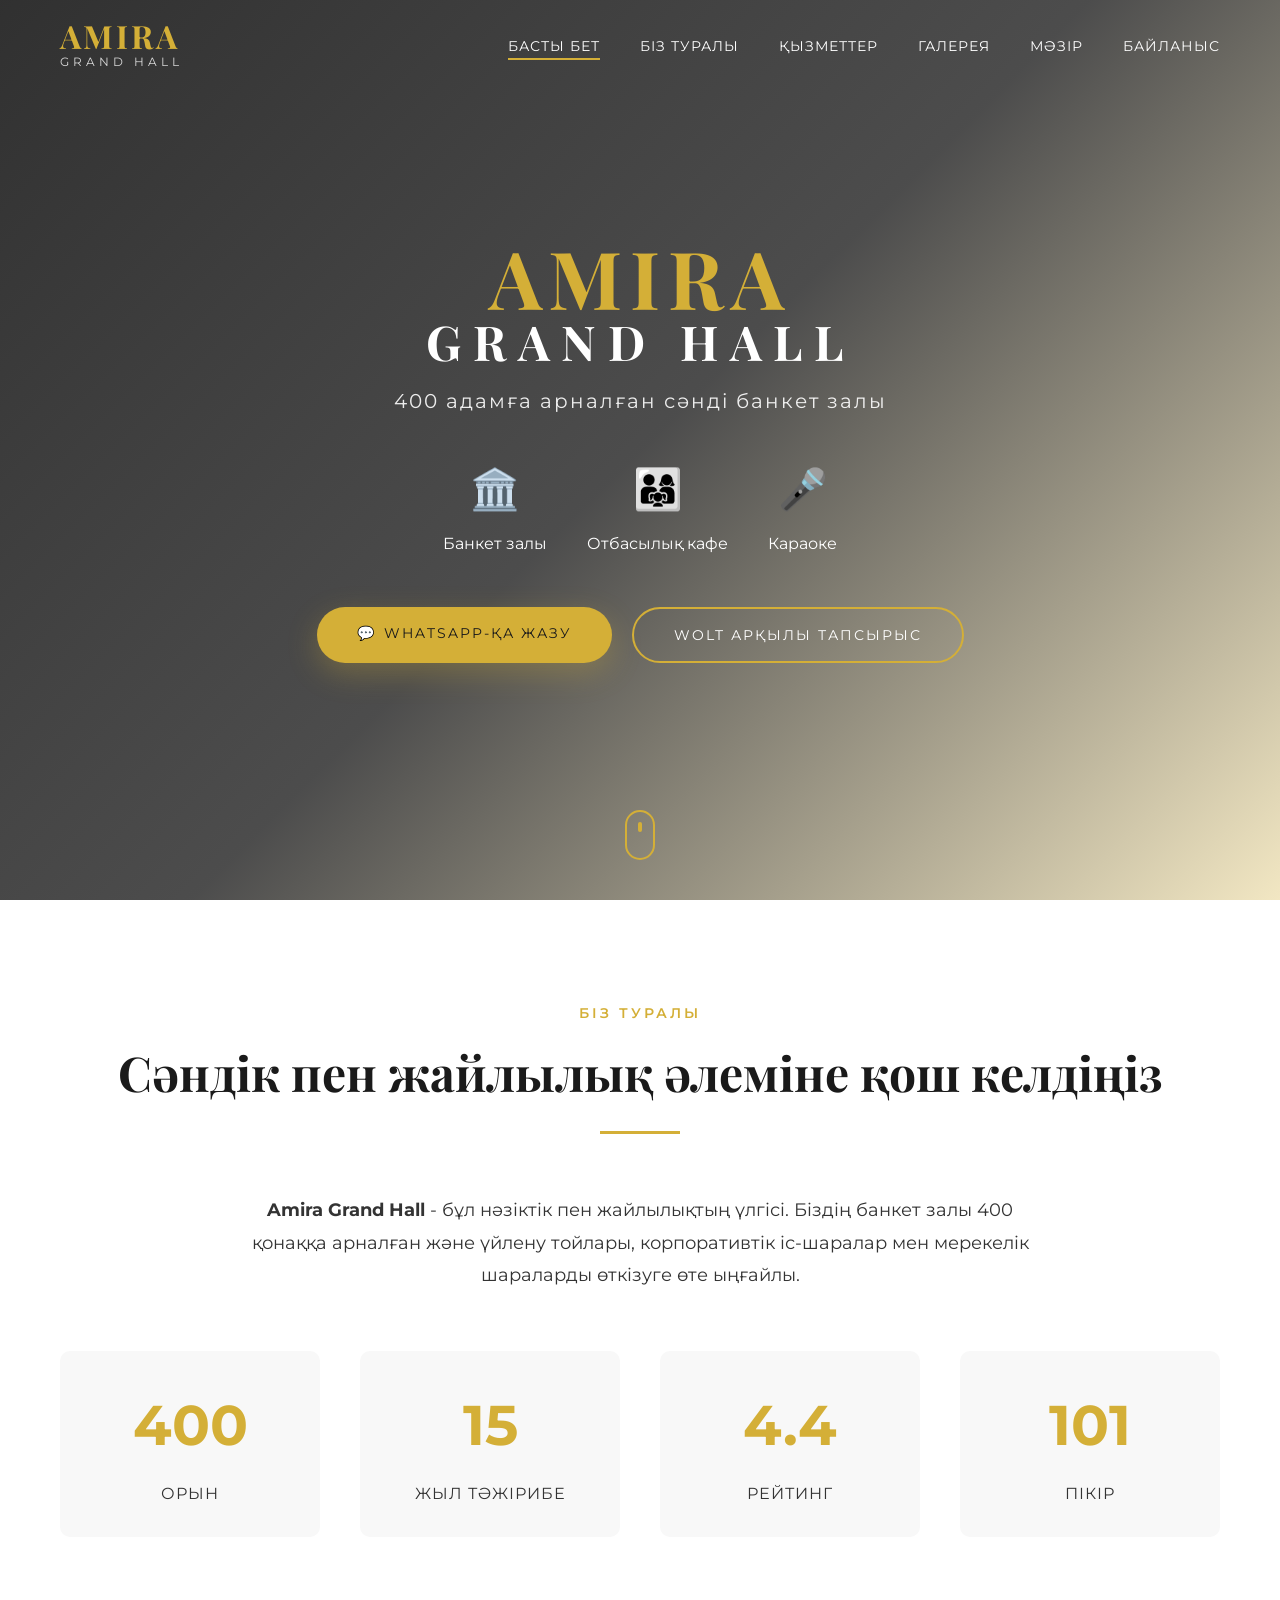
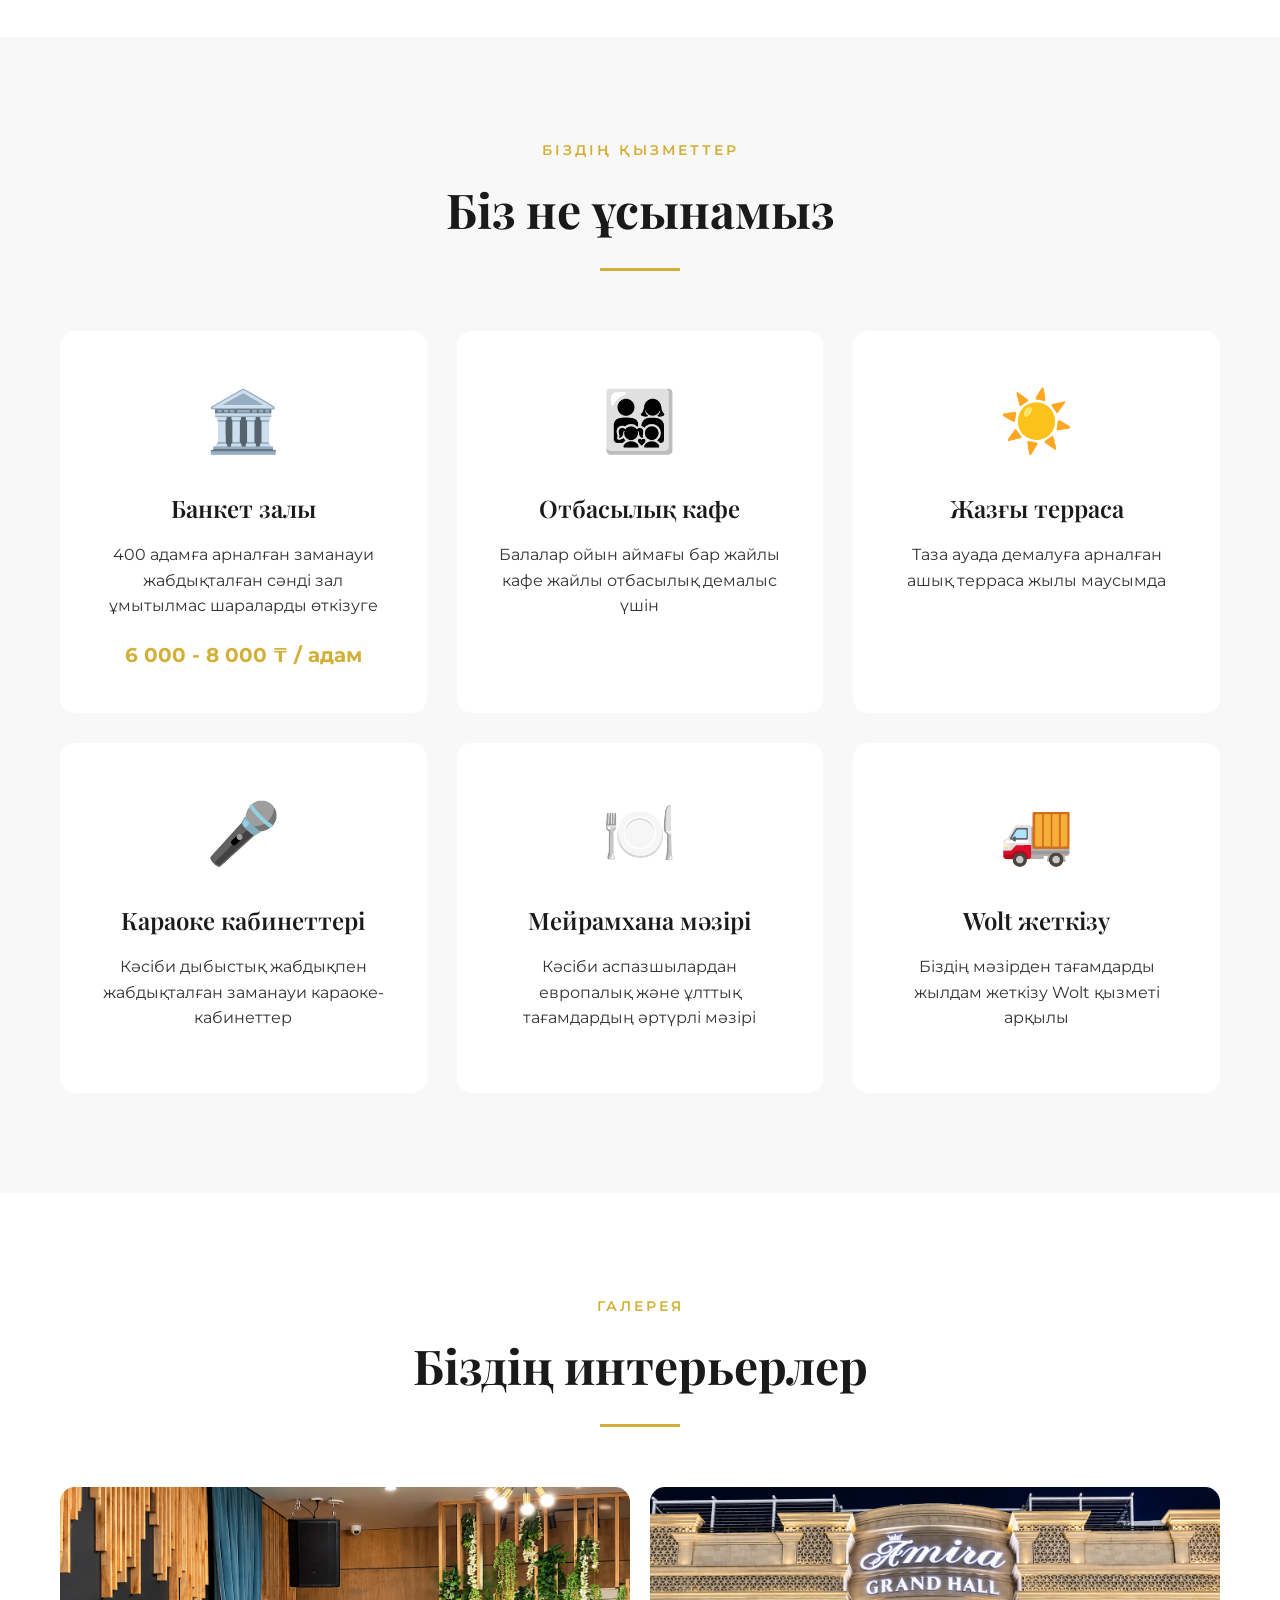
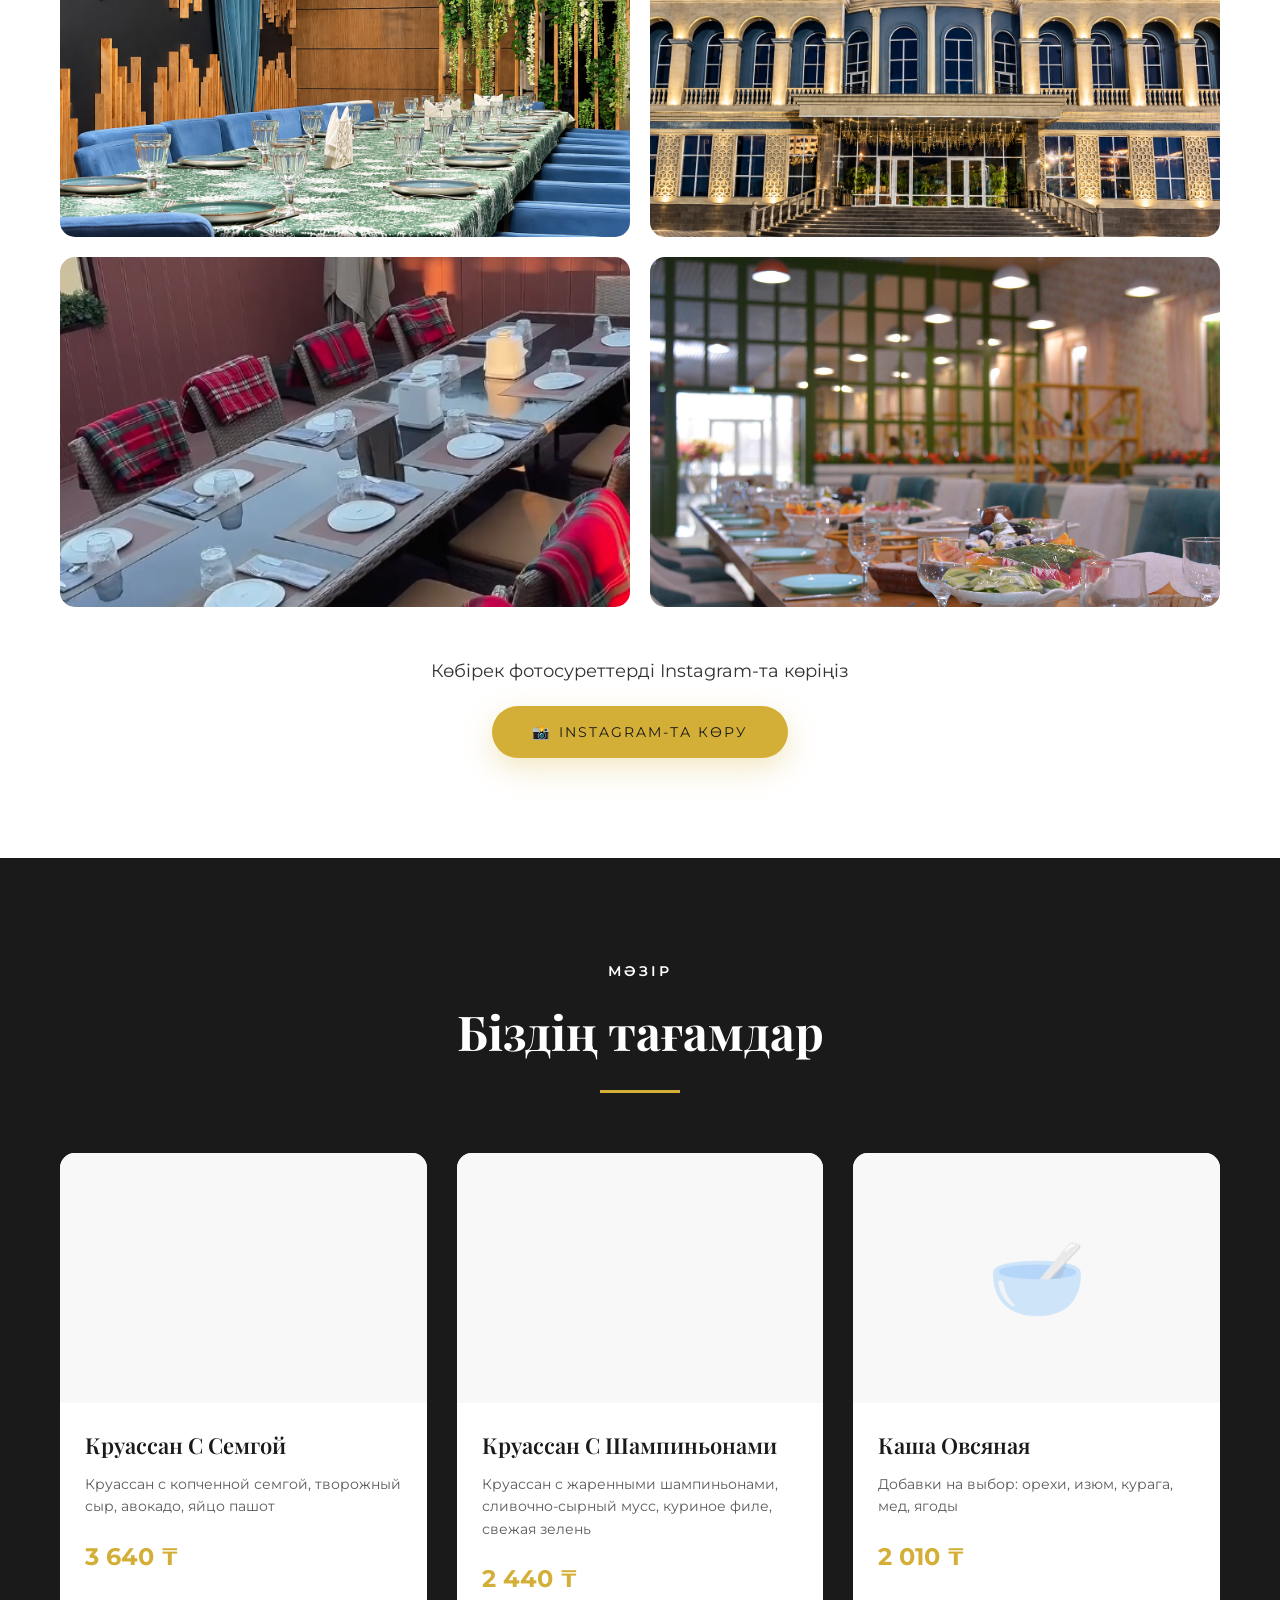
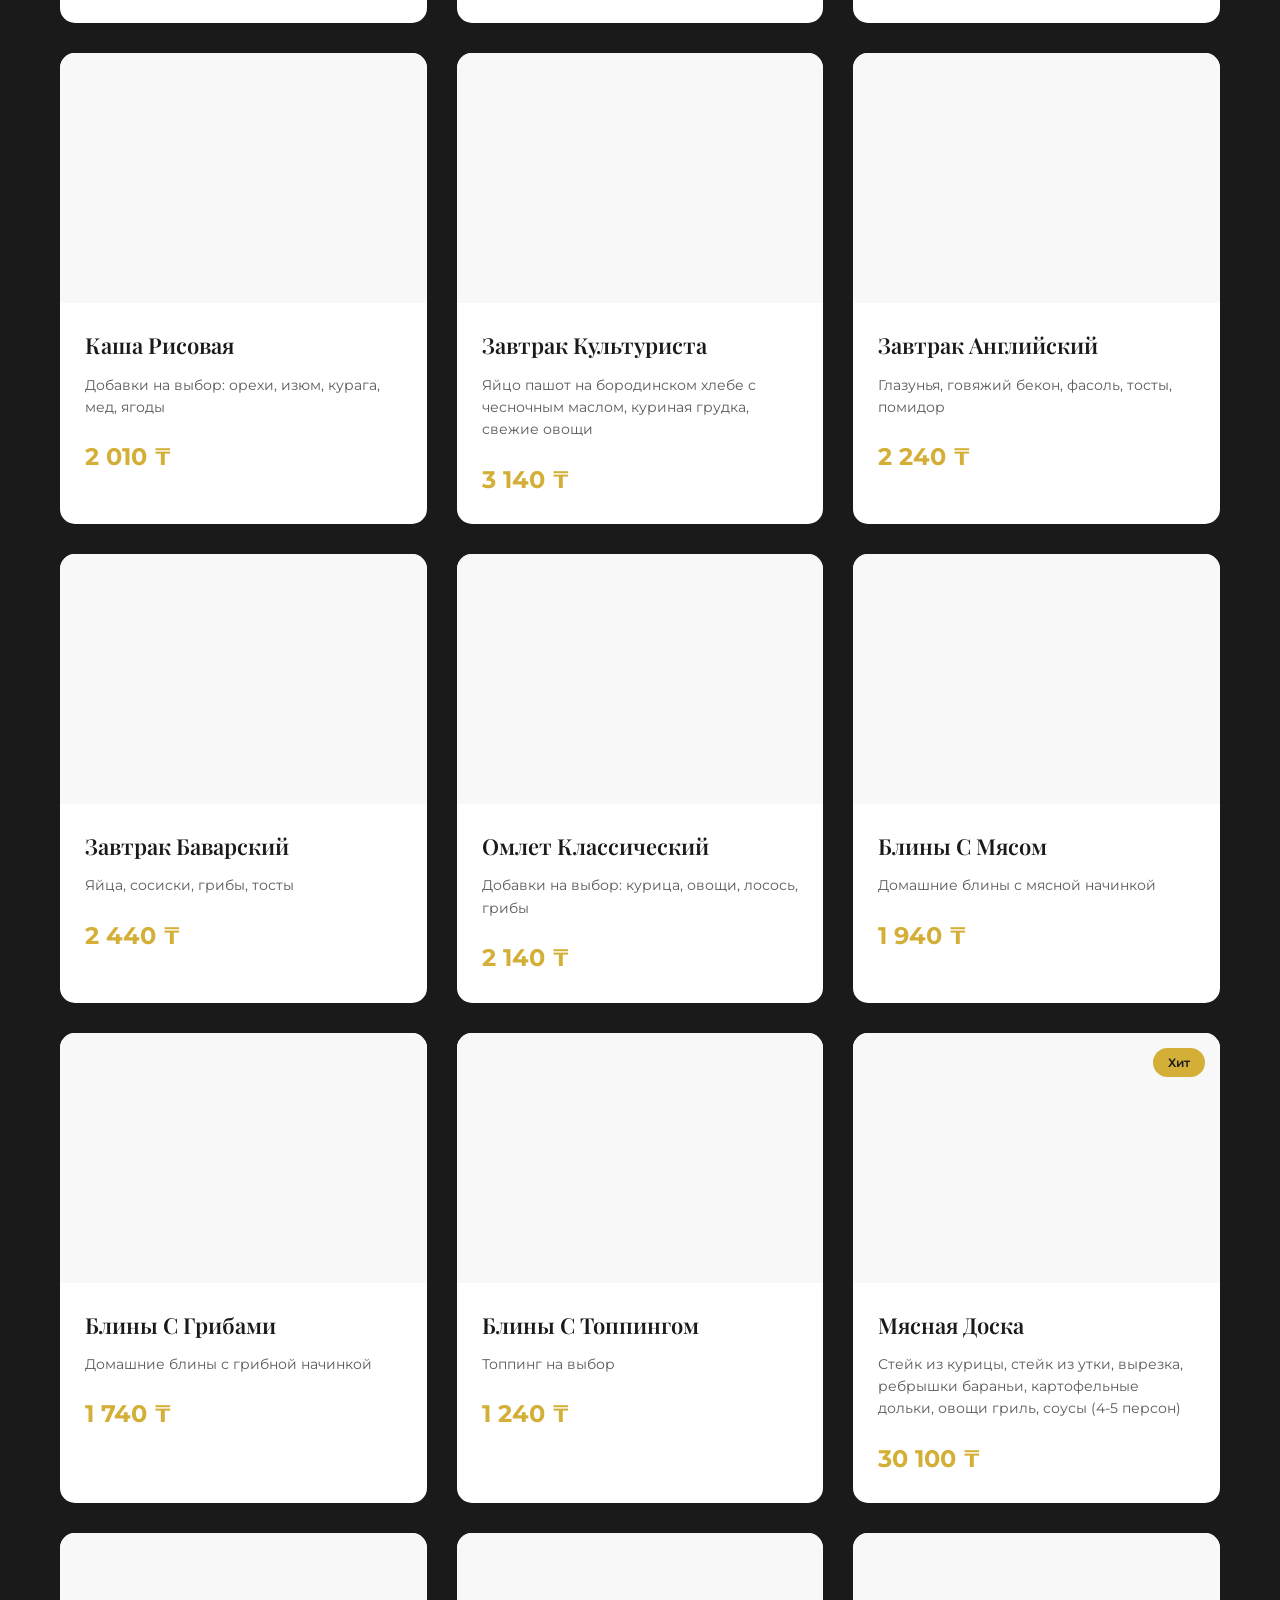
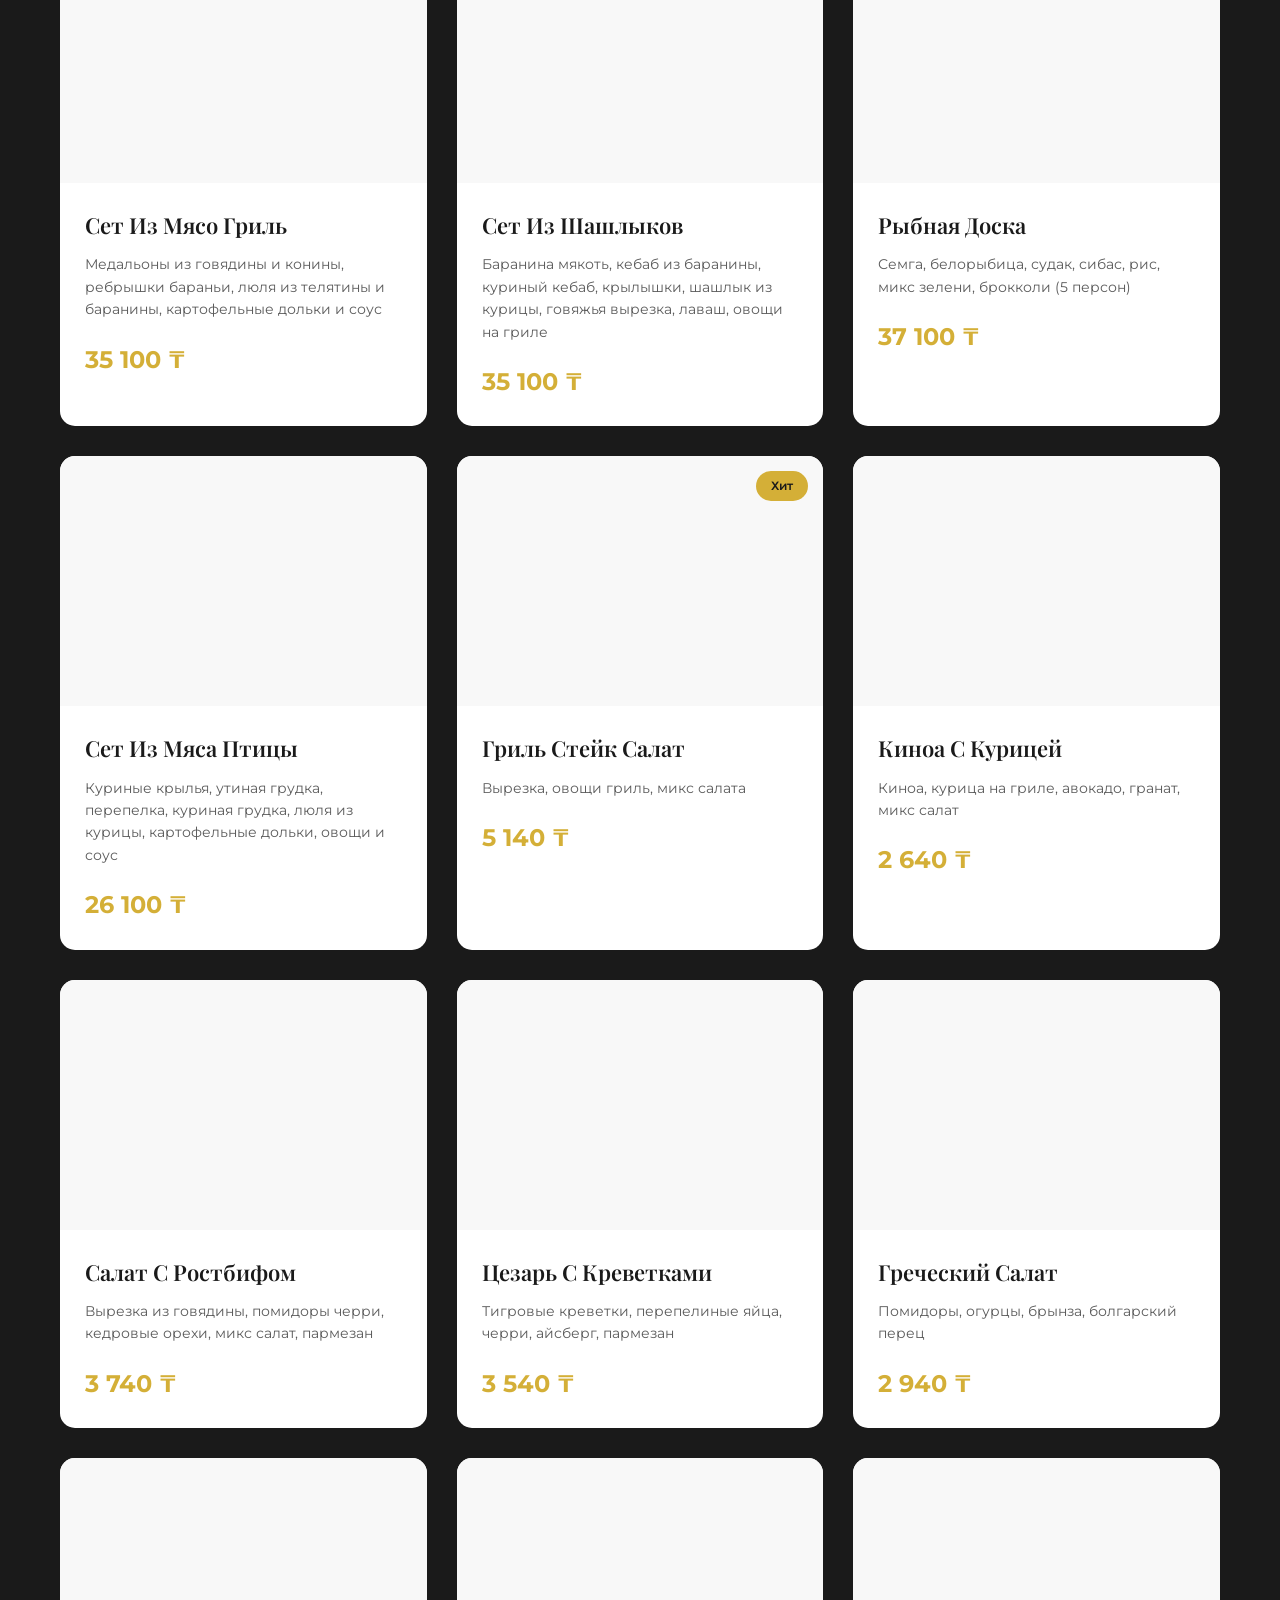
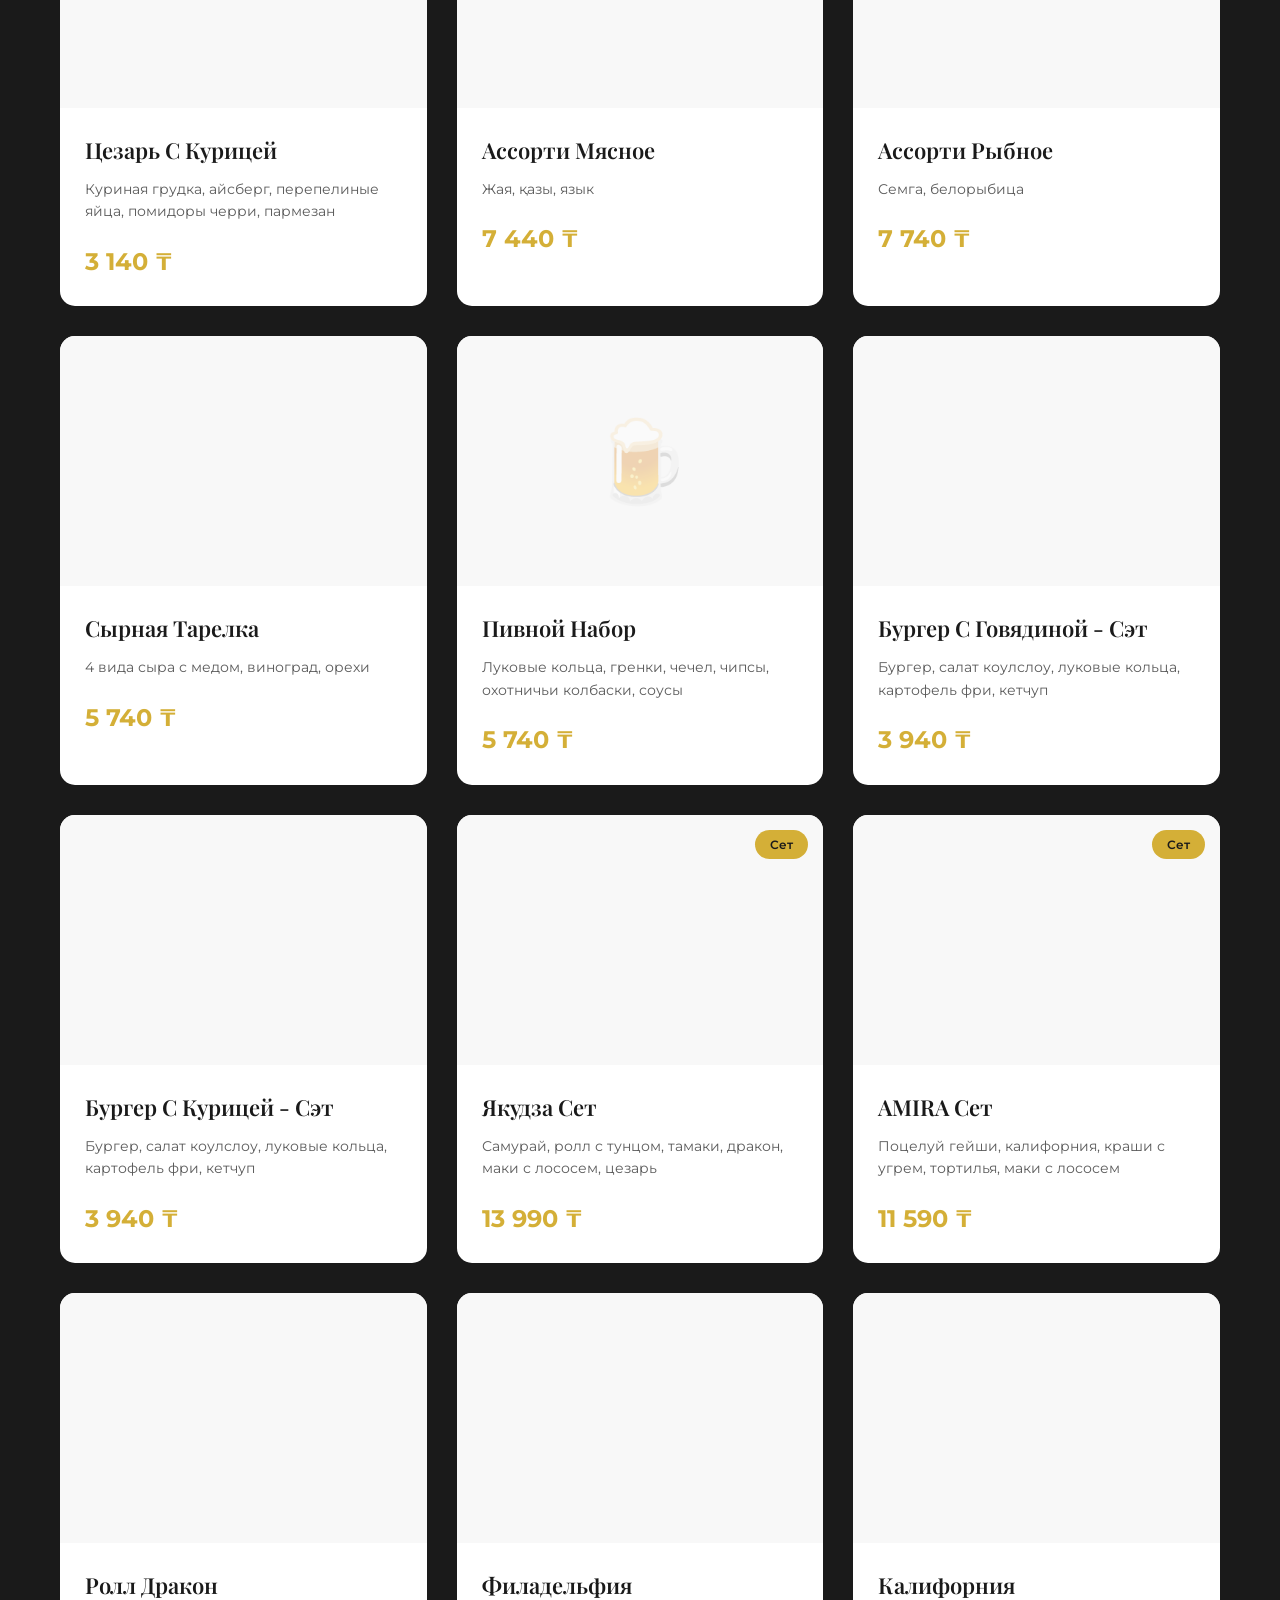
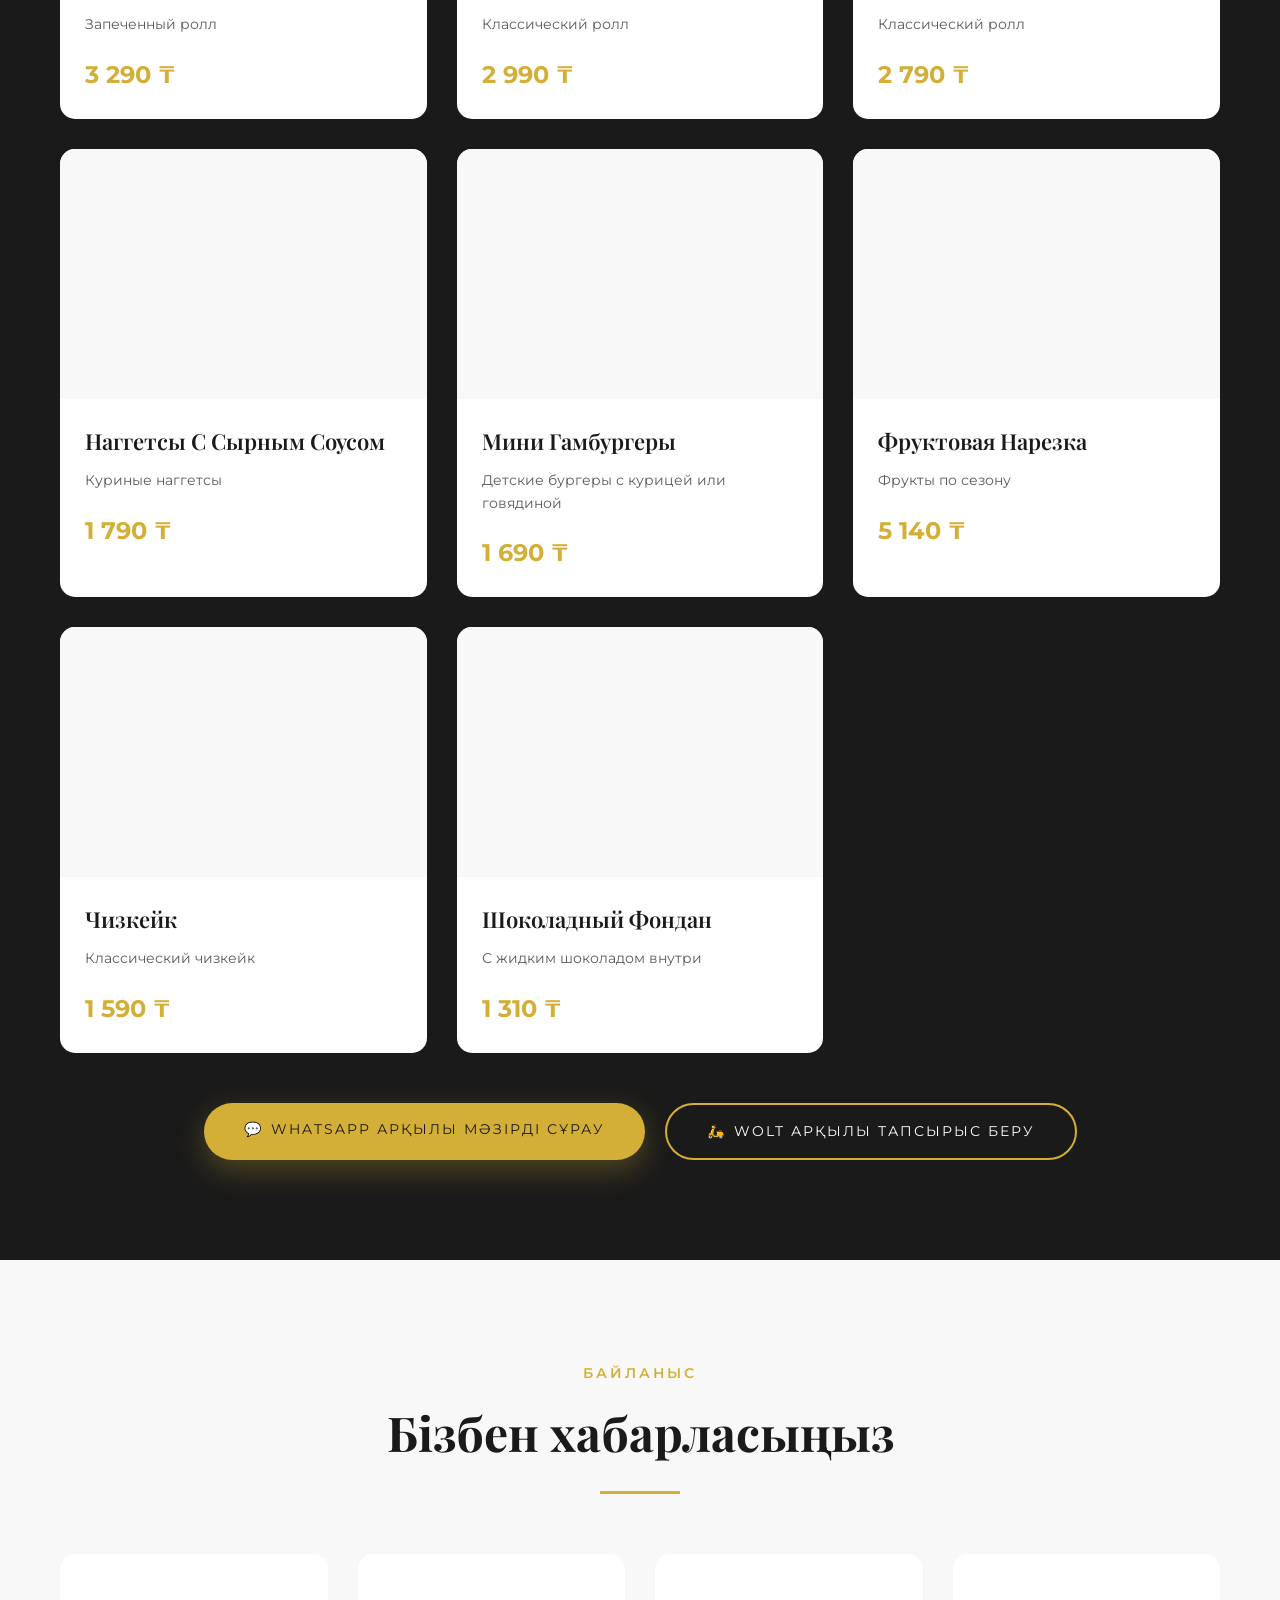
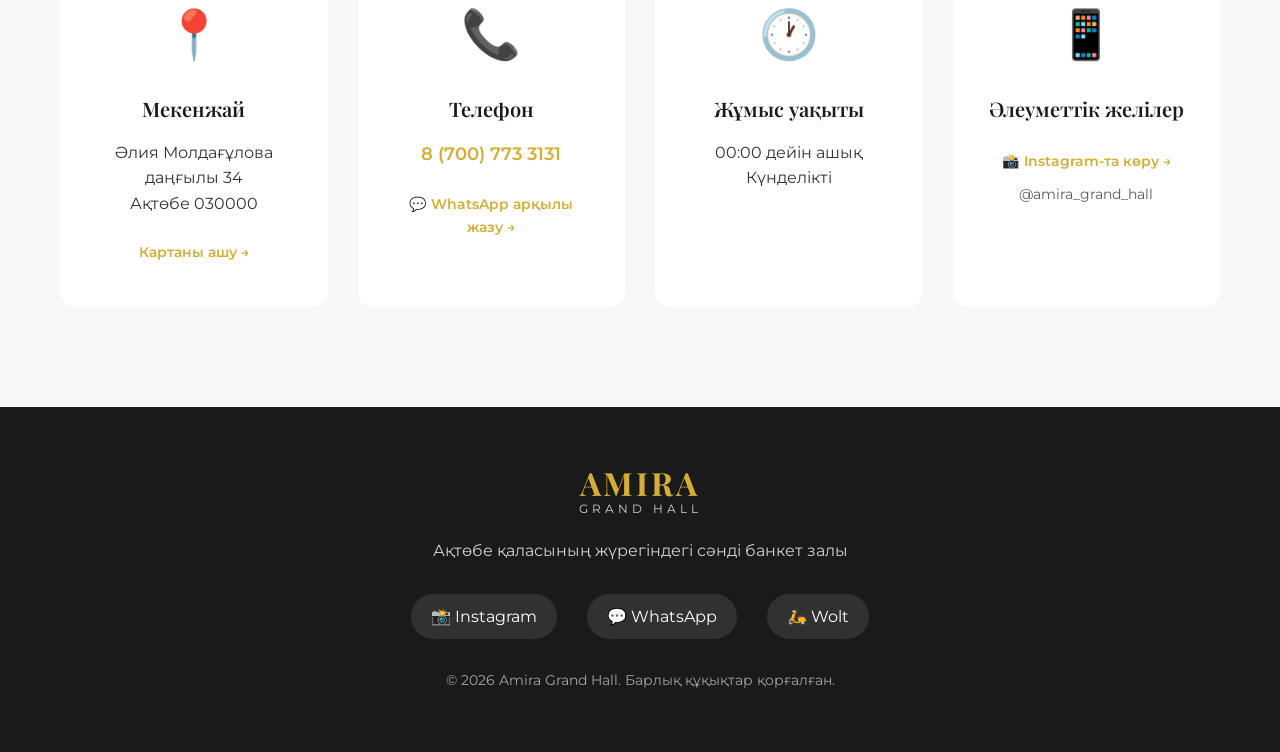
==== index.html @ 26f62cd4 "Add files via upload" ====
<!DOCTYPE html>
<html lang="ru">
<head>
    <meta charset="UTF-8">
    <meta name="viewport" content="width=device-width, initial-scale=1.0">
    <title>AMIRA GRAND HALL - Сәнді Банкет Залы</title>
    <link rel="preconnect" href="https://fonts.googleapis.com">
    <link rel="preconnect" href="https://fonts.gstatic.com" crossorigin>
    <link href="https://fonts.googleapis.com/css2?family=Playfair+Display:wght@400;500;600;700;800;900&family=Montserrat:wght@300;400;500;600;700;800&display=swap" rel="stylesheet">
    <link rel="stylesheet" href="style.css">
</head>
<body>
    <!-- Preloader -->
    <div class="preloader" id="preloader">
        <div class="preloader-content">
            <div class="logo-animation">
                <h1 class="preloader-title">AMIRA</h1>
                <p class="preloader-subtitle">GRAND HALL</p>
            </div>
            <div class="loading-bar">
                <div class="loading-progress"></div>
            </div>
        </div>
    </div>

    <!-- Navigation -->
    <nav class="navbar" id="navbar">
        <div class="container">
            <div class="nav-content">
                <div class="logo">
                    <span class="logo-main">AMIRA</span>
                    <span class="logo-sub">GRAND HALL</span>
                </div>
                <ul class="nav-menu" id="navMenu">
                    <li><a href="#home" class="nav-link active">Басты бет</a></li>
                    <li><a href="#about" class="nav-link">Біз туралы</a></li>
                    <li><a href="#services" class="nav-link">Қызметтер</a></li>
                    <li><a href="#gallery" class="nav-link">Галерея</a></li>
                    <li><a href="#menu" class="nav-link">Мәзір</a></li>
                    <li><a href="#contact" class="nav-link">Байланыс</a></li>
                </ul>
                <button class="nav-toggle" id="navToggle">
                    <span></span>
                    <span></span>
                    <span></span>
                </button>
            </div>
        </div>
    </nav>

    <!-- Hero Section -->
    <section class="hero" id="home">
        <div class="hero-slider">
            <div class="hero-slide active">
                <div class="hero-bg"></div>
            </div>
        </div>
        <div class="hero-content">
            <div class="container">
                <div class="hero-text">
                    <h1 class="hero-title">
                        <span class="title-line">AMIRA</span>
                        <span class="title-line">GRAND HALL</span>
                    </h1>
                    <p class="hero-subtitle">400 адамға арналған сәнді банкет залы</p>
                    <div class="hero-features">
                        <div class="feature-item">
                            <span class="feature-icon">🏛️</span>
                            <span>Банкет залы</span>
                        </div>
                        <div class="feature-item">
                            <span class="feature-icon">👨‍👩‍👧</span>
                            <span>Отбасылық кафе</span>
                        </div>
                        <div class="feature-item">
                            <span class="feature-icon">🎤</span>
                            <span>Караоке</span>
                        </div>
                    </div>
                    <div class="hero-buttons">
                        <a href="https://api.whatsapp.com/send/?phone=77007733131&text&type=phone_number&app_absent=0" target="_blank" class="btn btn-primary">
                            <span style="margin-right: 8px;">💬</span>WhatsApp-қа жазу
                        </a>
                        <a href="https://wolt.com/ru/kaz/aktobe/restaurant/amira-grand-hall" target="_blank" class="btn btn-secondary">Wolt арқылы тапсырыс</a>
                    </div>
                </div>
            </div>
        </div>
        <div class="scroll-indicator">
            <div class="mouse">
                <div class="wheel"></div>
            </div>
        </div>
    </section>

    <!-- About Section -->
    <section class="about" id="about">
        <div class="container">
            <div class="section-header">
                <span class="section-label">БІЗ ТУРАЛЫ</span>
                <h2 class="section-title">Сәндік пен жайлылық әлеміне қош келдіңіз</h2>
                <div class="title-divider"></div>
            </div>
            <div class="about-content">
                <div class="about-text">
                    <p class="about-description">
                        <strong>Amira Grand Hall</strong> - бұл нәзіктік пен жайлылықтың үлгісі.
                        Біздің банкет залы 400 қонаққа арналған және үйлену тойлары,
                        корпоративтік іс-шаралар мен мерекелік шараларды өткізуге өте ыңғайлы.
                    </p>
                    <div class="about-stats">
                        <div class="stat-item">
                            <div class="stat-number" data-target="400">0</div>
                            <div class="stat-label">Орын</div>
                        </div>
                        <div class="stat-item">
                            <div class="stat-number" data-target="15">0</div>
                            <div class="stat-label">Жыл тәжірибе</div>
                        </div>
                        <div class="stat-item">
                            <div class="stat-number">4.4</div>
                            <div class="stat-label">Рейтинг</div>
                        </div>
                        <div class="stat-item">
                            <div class="stat-number" data-target="101">0</div>
                            <div class="stat-label">Пікір</div>
                        </div>
                    </div>
                </div>
            </div>
        </div>
    </section>

    <!-- Services Section -->
    <section class="services" id="services">
        <div class="container">
            <div class="section-header">
                <span class="section-label">БІЗДІҢ ҚЫЗМЕТТЕР</span>
                <h2 class="section-title">Біз не ұсынамыз</h2>
                <div class="title-divider"></div>
            </div>
            <div class="services-grid">
                <div class="service-card">
                    <div class="service-icon">🏛️</div>
                    <h3 class="service-title">Банкет залы</h3>
                    <p class="service-description">
                        400 адамға арналған заманауи жабдықталған сәнді зал
                        ұмытылмас шараларды өткізуге
                    </p>
                    <div class="service-price">6 000 - 8 000 ₸ / адам</div>
                </div>
                <div class="service-card">
                    <div class="service-icon">👨‍👩‍👧‍👦</div>
                    <h3 class="service-title">Отбасылық кафе</h3>
                    <p class="service-description">
                        Балалар ойын аймағы бар жайлы кафе
                        жайлы отбасылық демалыс үшін
                    </p>
                </div>
                <div class="service-card">
                    <div class="service-icon">☀️</div>
                    <h3 class="service-title">Жазғы терраса</h3>
                    <p class="service-description">
                        Таза ауада демалуға арналған ашық терраса
                        жылы маусымда
                    </p>
                </div>
                <div class="service-card">
                    <div class="service-icon">🎤</div>
                    <h3 class="service-title">Караоке кабинеттері</h3>
                    <p class="service-description">
                        Кәсіби дыбыстық жабдықпен жабдықталған
                        заманауи караоке-кабинеттер
                    </p>
                </div>
                <div class="service-card">
                    <div class="service-icon">🍽️</div>
                    <h3 class="service-title">Мейрамхана мәзірі</h3>
                    <p class="service-description">
                        Кәсіби аспазшылардан европалық және
                        ұлттық тағамдардың әртүрлі мәзірі
                    </p>
                </div>
                <div class="service-card">
                    <div class="service-icon">🚚</div>
                    <h3 class="service-title">Wolt жеткізу</h3>
                    <p class="service-description">
                        Біздің мәзірден тағамдарды жылдам жеткізу
                        Wolt қызметі арқылы
                    </p>
                </div>
            </div>
        </div>
    </section>

    <!-- Gallery Section -->
    <section class="gallery" id="gallery">
        <div class="container">
            <div class="section-header">
                <span class="section-label">ГАЛЕРЕЯ</span>
                <h2 class="section-title">Біздің интерьерлер</h2>
                <div class="title-divider"></div>
            </div>
            <div class="gallery-grid">
                <div class="gallery-item">
                    <div class="gallery-image" style="background-image: url('images/photo1.jpg');">
                        <div class="gallery-overlay">
                            <span class="gallery-label">Банкет залы</span>
                        </div>
                    </div>
                </div>
                <div class="gallery-item">
                    <div class="gallery-image" style="background-image: url('images/photo2.jpg');">
                        <div class="gallery-overlay">
                            <span class="gallery-label">Отбасылық кафе</span>
                        </div>
                    </div>
                </div>
                <div class="gallery-item">
                    <div class="gallery-image" style="background-image: url('images/terrasa.jpg');">
                        <div class="gallery-overlay">
                            <span class="gallery-label">Жазғы терраса</span>
                        </div>
                    </div>
                </div>
                <div class="gallery-item">
                    <div class="gallery-image" style="background-image: url('images/photo4.jpg');">
                        <div class="gallery-overlay">
                            <span class="gallery-label">Караоке кабинеттері</span>
                        </div>
                    </div>
                </div>
            </div>
            <div class="gallery-cta">
                <p style="font-size: 18px; margin-bottom: 20px;">Көбірек фотосуреттерді Instagram-та көріңіз</p>
                <a href="https://www.instagram.com/amira_grand_hall" target="_blank" class="btn btn-primary">
                    <span style="margin-right: 8px;">📸</span>Instagram-та көру
                </a>
            </div>
        </div>
    </section>

    <!-- Menu Section -->
    <section class="menu-section" id="menu">
        <div class="container">
            <div class="section-header">
                <span class="section-label">МӘЗІР</span>
                <h2 class="section-title">Біздің тағамдар</h2>
                <div class="title-divider"></div>
            </div>

          

            <!-- Menu Items Grid -->
            <div class="menu-grid">

                <!-- ЗАВТРАКИ -->
                <div class="menu-item" data-category="breakfast">
                    <div class="menu-item-image" style="background-image: url('https://images.unsplash.com/photo-1509440159596-0249088772ff?w=800&q=80');">
                    </div>
                    <div class="menu-item-content">
                        <h3 class="menu-item-title">Круассан С Семгой</h3>
                        <p class="menu-item-description">Круассан с копченной семгой, творожный сыр, авокадо, яйцо пашот</p>
                        <div class="menu-item-footer">
                            <span class="menu-item-price">3 640 ₸</span>
                        </div>
                    </div>
                </div>

                <div class="menu-item" data-category="breakfast">
                    <div class="menu-item-image" style="background-image: url('https://images.unsplash.com/photo-1555507036-ab1f4038808a?w=800&q=80');">
                    </div>
                    <div class="menu-item-content">
                        <h3 class="menu-item-title">Круассан С Шампиньонами</h3>
                        <p class="menu-item-description">Круассан с жаренными шампиньонами, сливочно-сырный мусс, куриное филе, свежая зелень</p>
                        <div class="menu-item-footer">
                            <span class="menu-item-price">2 440 ₸</span>
                        </div>
                    </div>
                </div>

                <div class="menu-item" data-category="breakfast">
                    <div class="menu-item-image">
                        <div class="menu-placeholder">🥣</div>
                    </div>
                    <div class="menu-item-content">
                        <h3 class="menu-item-title">Каша Овсяная</h3>
                        <p class="menu-item-description">Добавки на выбор: орехи, изюм, курага, мед, ягоды</p>
                        <div class="menu-item-footer">
                            <span class="menu-item-price">2 010 ₸</span>
                        </div>
                    </div>
                </div>

                <div class="menu-item" data-category="breakfast">
                    <div class="menu-item-image" style="background-image: url('https://images.unsplash.com/photo-1505253468034-514d2507d914?w=800&q=80');">
                    </div>
                    <div class="menu-item-content">
                        <h3 class="menu-item-title">Каша Рисовая</h3>
                        <p class="menu-item-description">Добавки на выбор: орехи, изюм, курага, мед, ягоды</p>
                        <div class="menu-item-footer">
                            <span class="menu-item-price">2 010 ₸</span>
                        </div>
                    </div>
                </div>

                <div class="menu-item" data-category="breakfast">
                    <div class="menu-item-image" style="background-image: url('https://images.unsplash.com/photo-1484723091739-30a097e8f929?w=800&q=80');">
                    </div>
                    <div class="menu-item-content">
                        <h3 class="menu-item-title">Завтрак Культуриста</h3>
                        <p class="menu-item-description">Яйцо пашот на бородинском хлебе с чесночным маслом, куриная грудка, свежие овощи</p>
                        <div class="menu-item-footer">
                            <span class="menu-item-price">3 140 ₸</span>
                        </div>
                    </div>
                </div>

                <div class="menu-item" data-category="breakfast">
                    <div class="menu-item-image" style="background-image: url('https://images.unsplash.com/photo-1533089860892-a7c6f0a88666?w=800&q=80');">
                    </div>
                    <div class="menu-item-content">
                        <h3 class="menu-item-title">Завтрак Английский</h3>
                        <p class="menu-item-description">Глазунья, говяжий бекон, фасоль, тосты, помидор</p>
                        <div class="menu-item-footer">
                            <span class="menu-item-price">2 240 ₸</span>
                        </div>
                    </div>
                </div>

                <div class="menu-item" data-category="breakfast">
                    <div class="menu-item-image" style="background-image: url('https://images.unsplash.com/photo-1525351484163-7529414344d8?w=800&q=80');">
                    </div>
                    <div class="menu-item-content">
                        <h3 class="menu-item-title">Завтрак Баварский</h3>
                        <p class="menu-item-description">Яйца, сосиски, грибы, тосты</p>
                        <div class="menu-item-footer">
                            <span class="menu-item-price">2 440 ₸</span>
                        </div>
                    </div>
                </div>

                <div class="menu-item" data-category="breakfast">
                    <div class="menu-item-image" style="background-image: url('https://images.unsplash.com/photo-1525351326368-efbb5cb6814d?w=800&q=80');">
                    </div>
                    <div class="menu-item-content">
                        <h3 class="menu-item-title">Омлет Классический</h3>
                        <p class="menu-item-description">Добавки на выбор: курица, овощи, лосось, грибы</p>
                        <div class="menu-item-footer">
                            <span class="menu-item-price">2 140 ₸</span>
                        </div>
                    </div>
                </div>

                <div class="menu-item" data-category="breakfast">
                    <div class="menu-item-image" style="background-image: url('https://images.unsplash.com/photo-1567620905732-2d1ec7ab7445?w=800&q=80');">
                    </div>
                    <div class="menu-item-content">
                        <h3 class="menu-item-title">Блины С Мясом</h3>
                        <p class="menu-item-description">Домашние блины с мясной начинкой</p>
                        <div class="menu-item-footer">
                            <span class="menu-item-price">1 940 ₸</span>
                        </div>
                    </div>
                </div>

                <div class="menu-item" data-category="breakfast">
                    <div class="menu-item-image" style="background-image: url('https://images.unsplash.com/photo-1528207776546-365bb710ee93?w=800&q=80');">
                    </div>
                    <div class="menu-item-content">
                        <h3 class="menu-item-title">Блины С Грибами</h3>
                        <p class="menu-item-description">Домашние блины с грибной начинкой</p>
                        <div class="menu-item-footer">
                            <span class="menu-item-price">1 740 ₸</span>
                        </div>
                    </div>
                </div>

                <div class="menu-item" data-category="breakfast">
                    <div class="menu-item-image" style="background-image: url('https://images.unsplash.com/photo-1506084868230-bb9d95c24759?w=800&q=80');">
                    </div>
                    <div class="menu-item-content">
                        <h3 class="menu-item-title">Блины С Топпингом</h3>
                        <p class="menu-item-description">Топпинг на выбор</p>
                        <div class="menu-item-footer">
                            <span class="menu-item-price">1 240 ₸</span>
                        </div>
                    </div>
                </div>

                <!-- Сеты на компанию -->
                <div class="menu-item" data-category="sets">
                    <div class="menu-item-image" style="background-image: url('https://images.unsplash.com/photo-1544025162-d76694265947?w=800&q=80');">
                        <div class="menu-badge">Хит</div>
                    </div>
                    <div class="menu-item-content">
                        <h3 class="menu-item-title">Мясная Доска</h3>
                        <p class="menu-item-description">Стейк из курицы, стейк из утки, вырезка, ребрышки бараньи, картофельные дольки, овощи гриль, соусы (4-5 персон)</p>
                        <div class="menu-item-footer">
                            <span class="menu-item-price">30 100 ₸</span>
                        </div>
                    </div>
                </div>

                <div class="menu-item" data-category="sets">
                    <div class="menu-item-image" style="background-image: url('https://images.unsplash.com/photo-1529692236671-f1f6cf9683ba?w=800&q=80');">
                    </div>
                    <div class="menu-item-content">
                        <h3 class="menu-item-title">Сет Из Мясо Гриль</h3>
                        <p class="menu-item-description">Медальоны из говядины и конины, ребрышки бараньи, люля из телятины и баранины, картофельные дольки и соус</p>
                        <div class="menu-item-footer">
                            <span class="menu-item-price">35 100 ₸</span>
                        </div>
                    </div>
                </div>

                <div class="menu-item" data-category="sets">
                    <div class="menu-item-image" style="background-image: url('https://images.unsplash.com/photo-1555939594-58d7cb561ad1?w=800&q=80');">
                    </div>
                    <div class="menu-item-content">
                        <h3 class="menu-item-title">Сет Из Шашлыков</h3>
                        <p class="menu-item-description">Баранина мякоть, кебаб из баранины, куриный кебаб, крылышки, шашлык из курицы, говяжья вырезка, лаваш, овощи на гриле</p>
                        <div class="menu-item-footer">
                            <span class="menu-item-price">35 100 ₸</span>
                        </div>
                    </div>
                </div>

                <div class="menu-item" data-category="sets">
                    <div class="menu-item-image" style="background-image: url('https://images.unsplash.com/photo-1519708227418-c8fd9a32b7a2?w=800&q=80');">
                    </div>
                    <div class="menu-item-content">
                        <h3 class="menu-item-title">Рыбная Доска</h3>
                        <p class="menu-item-description">Семга, белорыбица, судак, сибас, рис, микс зелени, брокколи (5 персон)</p>
                        <div class="menu-item-footer">
                            <span class="menu-item-price">37 100 ₸</span>
                        </div>
                    </div>
                </div>

                <div class="menu-item" data-category="sets">
                    <div class="menu-item-image" style="background-image: url('https://images.unsplash.com/photo-1598103442097-8b74394b95c6?w=800&q=80');">
                    </div>
                    <div class="menu-item-content">
                        <h3 class="menu-item-title">Сет Из Мяса Птицы</h3>
                        <p class="menu-item-description">Куриные крылья, утиная грудка, перепелка, куриная грудка, люля из курицы, картофельные дольки, овощи и соус</p>
                        <div class="menu-item-footer">
                            <span class="menu-item-price">26 100 ₸</span>
                        </div>
                    </div>
                </div>

                <!-- Салаты -->
                <div class="menu-item" data-category="salads">
                    <div class="menu-item-image" style="background-image: url('https://images.unsplash.com/photo-1546069901-ba9599a7e63c?w=800&q=80');">
                        <div class="menu-badge">Хит</div>
                    </div>
                    <div class="menu-item-content">
                        <h3 class="menu-item-title">Гриль Стейк Салат</h3>
                        <p class="menu-item-description">Вырезка, овощи гриль, микс салата</p>
                        <div class="menu-item-footer">
                            <span class="menu-item-price">5 140 ₸</span>
                        </div>
                    </div>
                </div>

                <div class="menu-item" data-category="salads">
                    <div class="menu-item-image" style="background-image: url('https://images.unsplash.com/photo-1505253716362-afaea1d3d1af?w=800&q=80');">
                    </div>
                    <div class="menu-item-content">
                        <h3 class="menu-item-title">Киноа С Курицей</h3>
                        <p class="menu-item-description">Киноа, курица на гриле, авокадо, гранат, микс салат</p>
                        <div class="menu-item-footer">
                            <span class="menu-item-price">2 640 ₸</span>
                        </div>
                    </div>
                </div>

                <div class="menu-item" data-category="salads">
                    <div class="menu-item-image" style="background-image: url('https://images.unsplash.com/photo-1540189549336-e6e99c3679fe?w=800&q=80');">
                    </div>
                    <div class="menu-item-content">
                        <h3 class="menu-item-title">Салат С Ростбифом</h3>
                        <p class="menu-item-description">Вырезка из говядины, помидоры черри, кедровые орехи, микс салат, пармезан</p>
                        <div class="menu-item-footer">
                            <span class="menu-item-price">3 740 ₸</span>
                        </div>
                    </div>
                </div>

                <div class="menu-item" data-category="salads">
                    <div class="menu-item-image" style="background-image: url('https://images.unsplash.com/photo-1546793665-c74683f339c1?w=800&q=80');">
                    </div>
                    <div class="menu-item-content">
                        <h3 class="menu-item-title">Цезарь С Креветками</h3>
                        <p class="menu-item-description">Тигровые креветки, перепелиные яйца, черри, айсберг, пармезан</p>
                        <div class="menu-item-footer">
                            <span class="menu-item-price">3 540 ₸</span>
                        </div>
                    </div>
                </div>

                <div class="menu-item" data-category="salads">
                    <div class="menu-item-image" style="background-image: url('https://images.unsplash.com/photo-1580013759032-c96505e24c1f?w=800&q=80');">
                    </div>
                    <div class="menu-item-content">
                        <h3 class="menu-item-title">Греческий Салат</h3>
                        <p class="menu-item-description">Помидоры, огурцы, брынза, болгарский перец</p>
                        <div class="menu-item-footer">
                            <span class="menu-item-price">2 940 ₸</span>
                        </div>
                    </div>
                </div>

                <div class="menu-item" data-category="salads">
                    <div class="menu-item-image" style="background-image: url('https://images.unsplash.com/photo-1550304943-4f24f54ddde9?w=800&q=80');">
                    </div>
                    <div class="menu-item-content">
                        <h3 class="menu-item-title">Цезарь С Курицей</h3>
                        <p class="menu-item-description">Куриная грудка, айсберг, перепелиные яйца, помидоры черри, пармезан</p>
                        <div class="menu-item-footer">
                            <span class="menu-item-price">3 140 ₸</span>
                        </div>
                    </div>
                </div>

                <!-- Закуски -->
                <div class="menu-item" data-category="appetizers">
                    <div class="menu-item-image" style="background-image: url('https://images.unsplash.com/photo-1544025162-d76694265947?w=800&q=80');">
                    </div>
                    <div class="menu-item-content">
                        <h3 class="menu-item-title">Ассорти Мясное</h3>
                        <p class="menu-item-description">Жая, қазы, язык</p>
                        <div class="menu-item-footer">
                            <span class="menu-item-price">7 440 ₸</span>
                        </div>
                    </div>
                </div>

                <div class="menu-item" data-category="appetizers">
                    <div class="menu-item-image" style="background-image: url('https://images.unsplash.com/photo-1580476262798-bddd9f4b7369?w=800&q=80');">
                    </div>
                    <div class="menu-item-content">
                        <h3 class="menu-item-title">Ассорти Рыбное</h3>
                        <p class="menu-item-description">Семга, белорыбица</p>
                        <div class="menu-item-footer">
                            <span class="menu-item-price">7 740 ₸</span>
                        </div>
                    </div>
                </div>

                <div class="menu-item" data-category="appetizers">
                    <div class="menu-item-image" style="background-image: url('https://images.unsplash.com/photo-1452195100486-9cc805987862?w=800&q=80');">
                    </div>
                    <div class="menu-item-content">
                        <h3 class="menu-item-title">Сырная Тарелка</h3>
                        <p class="menu-item-description">4 вида сыра с медом, виноград, орехи</p>
                        <div class="menu-item-footer">
                            <span class="menu-item-price">5 740 ₸</span>
                        </div>
                    </div>
                </div>

                <div class="menu-item" data-category="appetizers">
                    <div class="menu-item-image">
                        <div class="menu-placeholder">🍺</div>
                    </div>
                    <div class="menu-item-content">
                        <h3 class="menu-item-title">Пивной Набор</h3>
                        <p class="menu-item-description">Луковые кольца, гренки, чечел, чипсы, охотничьи колбаски, соусы</p>
                        <div class="menu-item-footer">
                            <span class="menu-item-price">5 740 ₸</span>
                        </div>
                    </div>
                </div>

                <!-- Бургеры -->
                <div class="menu-item" data-category="burgers">
                    <div class="menu-item-image" style="background-image: url('https://images.unsplash.com/photo-1568901346375-23c9450c58cd?w=800&q=80');">
                    </div>
                    <div class="menu-item-content">
                        <h3 class="menu-item-title">Бургер С Говядиной - Сэт</h3>
                        <p class="menu-item-description">Бургер, салат коулслоу, луковые кольца, картофель фри, кетчуп</p>
                        <div class="menu-item-footer">
                            <span class="menu-item-price">3 940 ₸</span>
                        </div>
                    </div>
                </div>

                <div class="menu-item" data-category="burgers">
                    <div class="menu-item-image" style="background-image: url('https://images.unsplash.com/photo-1565299624946-b28f40a0ae38?w=800&q=80');">
                    </div>
                    <div class="menu-item-content">
                        <h3 class="menu-item-title">Бургер С Курицей - Сэт</h3>
                        <p class="menu-item-description">Бургер, салат коулслоу, луковые кольца, картофель фри, кетчуп</p>
                        <div class="menu-item-footer">
                            <span class="menu-item-price">3 940 ₸</span>
                        </div>
                    </div>
                </div>

                <!-- Суши -->
                <div class="menu-item" data-category="sushi">
                    <div class="menu-item-image" style="background-image: url('https://images.unsplash.com/photo-1579584425555-c3ce17fd4351?w=800&q=80');">
                        <div class="menu-badge">Сет</div>
                    </div>
                    <div class="menu-item-content">
                        <h3 class="menu-item-title">Якудза Сет</h3>
                        <p class="menu-item-description">Самурай, ролл с тунцом, тамаки, дракон, маки с лососем, цезарь</p>
                        <div class="menu-item-footer">
                            <span class="menu-item-price">13 990 ₸</span>
                        </div>
                    </div>
                </div>

                <div class="menu-item" data-category="sushi">
                    <div class="menu-item-image" style="background-image: url('https://images.unsplash.com/photo-1617196034796-73dfa7b1fd56?w=800&q=80');">
                        <div class="menu-badge">Сет</div>
                    </div>
                    <div class="menu-item-content">
                        <h3 class="menu-item-title">AMIRA Сет</h3>
                        <p class="menu-item-description">Поцелуй гейши, калифорния, краши с угрем, тортилья, маки с лососем</p>
                        <div class="menu-item-footer">
                            <span class="menu-item-price">11 590 ₸</span>
                        </div>
                    </div>
                </div>

                <div class="menu-item" data-category="sushi">
                    <div class="menu-item-image" style="background-image: url('https://images.unsplash.com/photo-1611143669185-af224c5e3252?w=800&q=80');">
                    </div>
                    <div class="menu-item-content">
                        <h3 class="menu-item-title">Ролл Дракон</h3>
                        <p class="menu-item-description">Запеченный ролл</p>
                        <div class="menu-item-footer">
                            <span class="menu-item-price">3 290 ₸</span>
                        </div>
                    </div>
                </div>

                <div class="menu-item" data-category="sushi">
                    <div class="menu-item-image" style="background-image: url('https://images.unsplash.com/photo-1579584425555-c3ce17fd4351?w=800&q=80');">
                    </div>
                    <div class="menu-item-content">
                        <h3 class="menu-item-title">Филадельфия</h3>
                        <p class="menu-item-description">Классический ролл</p>
                        <div class="menu-item-footer">
                            <span class="menu-item-price">2 990 ₸</span>
                        </div>
                    </div>
                </div>

                <div class="menu-item" data-category="sushi">
                    <div class="menu-item-image" style="background-image: url('https://images.unsplash.com/photo-1579584425555-c3ce17fd4351?w=800&q=80');">
                    </div>
                    <div class="menu-item-content">
                        <h3 class="menu-item-title">Калифорния</h3>
                        <p class="menu-item-description">Классический ролл</p>
                        <div class="menu-item-footer">
                            <span class="menu-item-price">2 790 ₸</span>
                        </div>
                    </div>
                </div>

                <!-- Детское меню -->
                <div class="menu-item" data-category="kids">
                    <div class="menu-item-image" style="background-image: url('https://images.unsplash.com/photo-1562967914-608f82629710?w=800&q=80');">
                    </div>
                    <div class="menu-item-content">
                        <h3 class="menu-item-title">Наггетсы С Сырным Соусом</h3>
                        <p class="menu-item-description">Куриные наггетсы</p>
                        <div class="menu-item-footer">
                            <span class="menu-item-price">1 790 ₸</span>
                        </div>
                    </div>
                </div>

                <div class="menu-item" data-category="kids">
                    <div class="menu-item-image" style="background-image: url('https://images.unsplash.com/photo-1553909489-cd47e0907980?w=800&q=80');">
                    </div>
                    <div class="menu-item-content">
                        <h3 class="menu-item-title">Мини Гамбургеры</h3>
                        <p class="menu-item-description">Детские бургеры с курицей или говядиной</p>
                        <div class="menu-item-footer">
                            <span class="menu-item-price">1 690 ₸</span>
                        </div>
                    </div>
                </div>

                <!-- Десерты -->
                <div class="menu-item" data-category="desserts">
                    <div class="menu-item-image" style="background-image: url('https://images.unsplash.com/photo-1559181567-c3190ca9959b?w=800&q=80');">
                    </div>
                    <div class="menu-item-content">
                        <h3 class="menu-item-title">Фруктовая Нарезка</h3>
                        <p class="menu-item-description">Фрукты по сезону</p>
                        <div class="menu-item-footer">
                            <span class="menu-item-price">5 140 ₸</span>
                        </div>
                    </div>
                </div>

                <div class="menu-item" data-category="desserts">
                    <div class="menu-item-image" style="background-image: url('https://images.unsplash.com/photo-1557925923-cd4648e211a0?w=800&q=80');">
                    </div>
                    <div class="menu-item-content">
                        <h3 class="menu-item-title">Чизкейк</h3>
                        <p class="menu-item-description">Классический чизкейк</p>
                        <div class="menu-item-footer">
                            <span class="menu-item-price">1 590 ₸</span>
                        </div>
                    </div>
                </div>

                <div class="menu-item" data-category="desserts">
                    <div class="menu-item-image" style="background-image: url('https://images.unsplash.com/photo-1606313564200-e75d5e30476c?w=800&q=80');">
                    </div>
                    <div class="menu-item-content">
                        <h3 class="menu-item-title">Шоколадный Фондан</h3>
                        <p class="menu-item-description">С жидким шоколадом внутри</p>
                        <div class="menu-item-footer">
                            <span class="menu-item-price">1 310 ₸</span>
                        </div>
                    </div>
                </div>

            </div>

            <div class="menu-buttons">
                <a href="https://api.whatsapp.com/send/?phone=77007733131&text=Сәлеметсіз%20бе!%20Мәзірді%20білгім%20келеді&type=phone_number&app_absent=0" target="_blank" class="btn btn-primary">
                    <span style="margin-right: 8px;">💬</span>WhatsApp арқылы мәзірді сұрау
                </a>
                <a href="https://wolt.com/ru/kaz/aktobe/restaurant/amira-grand-hall" target="_blank" class="btn btn-secondary">
                    <span style="margin-right: 8px;">🛵</span>Wolt арқылы тапсырыс беру
                </a>
            </div>
        </div>
    </section>

    <!-- Contact Section -->
    <section class="contact" id="contact">
        <div class="container">
            <div class="section-header">
                <span class="section-label">БАЙЛАНЫС</span>
                <h2 class="section-title">Бізбен хабарласыңыз</h2>
                <div class="title-divider"></div>
            </div>
            <div class="contact-grid">
                <div class="contact-card">
                    <div class="contact-icon">📍</div>
                    <h3>Мекенжай</h3>
                    <p>Әлия Молдағұлова даңғылы 34<br>Ақтөбе 030000</p>
                    <a href="https://www.google.com/maps/search/?api=1&query=Алии+Молдагуловой+34+Актобе" target="_blank" class="contact-link">Картаны ашу →</a>
                </div>

                <div class="contact-card">
                    <div class="contact-icon">📞</div>
                    <h3>Телефон</h3>
                    <p><a href="tel:+77007733131" class="contact-phone">8 (700) 773 3131</a></p>
                    <a href="https://api.whatsapp.com/send/?phone=77007733131&text=Сәлеметсіз%20бе!&type=phone_number&app_absent=0" target="_blank" class="contact-link whatsapp">
                        <span style="margin-right: 5px;">💬</span>WhatsApp арқылы жазу →
                    </a>
                </div>

                <div class="contact-card">
                    <div class="contact-icon">🕐</div>
                    <h3>Жұмыс уақыты</h3>
                    <p>00:00 дейін ашық<br>Күнделікті</p>
                </div>

                <div class="contact-card">
                    <div class="contact-icon">📱</div>
                    <h3>Әлеуметтік желілер</h3>
                    <a href="https://www.instagram.com/amira_grand_hall" target="_blank" class="contact-link instagram">
                        <span style="margin-right: 5px;">📸</span>Instagram-та көру →
                    </a>
                    <p style="margin-top: 10px; font-size: 14px; opacity: 0.8;">@amira_grand_hall</p>
                </div>
            </div>
        </div>
    </section>

    <!-- Footer -->
    <footer class="footer">
        <div class="container">
            <div class="footer-content">
                <div class="footer-logo">
                    <span class="logo-main">AMIRA</span>
                    <span class="logo-sub">GRAND HALL</span>
                </div>
                <p class="footer-text">Ақтөбе қаласының жүрегіндегі сәнді банкет залы</p>
                <div class="footer-social">
                    <a href="https://www.instagram.com/amira_grand_hall" target="_blank" class="social-link">
                        <span>📸 Instagram</span>
                    </a>
                    <a href="https://api.whatsapp.com/send/?phone=77007733131&text&type=phone_number&app_absent=0" target="_blank" class="social-link">
                        <span>💬 WhatsApp</span>
                    </a>
                    <a href="https://wolt.com/ru/kaz/aktobe/restaurant/amira-grand-hall" target="_blank" class="social-link">
                        <span>🛵 Wolt</span>
                    </a>
                </div>
                <p class="footer-copy">&copy; 2026 Amira Grand Hall. Барлық құқықтар қорғалған.</p>
            </div>
        </div>
    </footer>

    <script src="script.js"></script>
</body>
</html>
---- style.css ----
/* Reset & Base Styles */
* {
    margin: 0;
    padding: 0;
    box-sizing: border-box;
}

:root {
    --primary-color: #d4af37;
    --secondary-color: #1a1a1a;
    --text-color: #333;
    --light-bg: #f8f8f8;
    --white: #ffffff;
    --shadow: 0 10px 40px rgba(0, 0, 0, 0.1);
    --transition: all 0.4s cubic-bezier(0.4, 0, 0.2, 1);
}

body {
    font-family: 'Montserrat', -apple-system, BlinkMacSystemFont, 'Segoe UI', sans-serif;
    color: var(--text-color);
    line-height: 1.6;
    overflow-x: hidden;
}

h1, h2, h3, .hero-title, .section-title, .logo-main {
    font-family: 'Playfair Display', Georgia, serif;
}

html {
    scroll-behavior: smooth;
}

.container {
    max-width: 1200px;
    margin: 0 auto;
    padding: 0 20px;
}

/* Preloader */
.preloader {
    position: fixed;
    top: 0;
    left: 0;
    width: 100%;
    height: 100vh;
    background: linear-gradient(135deg, #1a1a1a 0%, #2d2d2d 100%);
    display: flex;
    align-items: center;
    justify-content: center;
    z-index: 10000;
    transition: opacity 0.5s ease, visibility 0.5s ease;
}

.preloader.fade-out {
    opacity: 0;
    visibility: hidden;
}

.preloader-content {
    text-align: center;
}

.logo-animation {
    margin-bottom: 40px;
}

.preloader-title {
    font-size: 72px;
    font-weight: 700;
    color: var(--primary-color);
    letter-spacing: 10px;
    animation: fadeInUp 1s ease;
    text-shadow: 0 0 30px rgba(212, 175, 55, 0.3);
}

.preloader-subtitle {
    font-size: 18px;
    color: var(--white);
    letter-spacing: 5px;
    animation: fadeInUp 1s ease 0.2s backwards;
    opacity: 0.8;
}

.loading-bar {
    width: 300px;
    height: 3px;
    background: rgba(255, 255, 255, 0.1);
    border-radius: 10px;
    overflow: hidden;
    margin: 0 auto;
}

.loading-progress {
    width: 0;
    height: 100%;
    background: linear-gradient(90deg, var(--primary-color), #f4d03f);
    animation: loading 2s ease-in-out forwards;
    box-shadow: 0 0 20px var(--primary-color);
}

@keyframes loading {
    to { width: 100%; }
}

@keyframes fadeInUp {
    from {
        opacity: 0;
        transform: translateY(30px);
    }
    to {
        opacity: 1;
        transform: translateY(0);
    }
}

/* Navigation */
.navbar {
    position: fixed;
    top: 0;
    left: 0;
    width: 100%;
    z-index: 1000;
    transition: var(--transition);
    padding: 20px 0;
}

.navbar.scrolled {
    background: rgba(26, 26, 26, 0.95);
    backdrop-filter: blur(10px);
    padding: 15px 0;
    box-shadow: 0 5px 20px rgba(0, 0, 0, 0.1);
}

.nav-content {
    display: flex;
    justify-content: space-between;
    align-items: center;
}

.logo {
    display: flex;
    flex-direction: column;
    cursor: pointer;
}

.logo-main {
    font-size: 32px;
    font-weight: 700;
    color: var(--primary-color);
    letter-spacing: 3px;
    line-height: 1;
}

.logo-sub {
    font-size: 12px;
    color: var(--white);
    letter-spacing: 4px;
    opacity: 0.8;
}

.nav-menu {
    display: flex;
    list-style: none;
    gap: 40px;
}

.nav-link {
    color: var(--white);
    text-decoration: none;
    font-size: 14px;
    letter-spacing: 1px;
    text-transform: uppercase;
    position: relative;
    padding: 5px 0;
    transition: var(--transition);
}

.nav-link::after {
    content: '';
    position: absolute;
    bottom: 0;
    left: 0;
    width: 0;
    height: 2px;
    background: var(--primary-color);
    transition: var(--transition);
}

.nav-link:hover::after,
.nav-link.active::after {
    width: 100%;
}

.nav-toggle {
    display: none;
    flex-direction: column;
    gap: 5px;
    background: none;
    border: none;
    cursor: pointer;
}

.nav-toggle span {
    width: 25px;
    height: 2px;
    background: var(--white);
    transition: var(--transition);
}

/* Hero Section */
.hero {
    position: relative;
    height: 100vh;
    display: flex;
    align-items: center;
    justify-content: center;
    overflow: hidden;
}

.hero-bg {
    position: absolute;
    top: 0;
    left: 0;
    width: 100%;
    height: 100%;
    background: linear-gradient(135deg,
        rgba(26, 26, 26, 0.9) 0%,
        rgba(45, 45, 45, 0.85) 50%,
        rgba(212, 175, 55, 0.3) 100%);
    background-size: cover;
    background-position: center;
    animation: heroZoom 20s ease-in-out infinite alternate;
}

@keyframes heroZoom {
    from { transform: scale(1); }
    to { transform: scale(1.1); }
}

.hero-content {
    position: relative;
    z-index: 2;
    text-align: center;
    color: var(--white);
}

.hero-title {
    font-size: 80px;
    font-weight: 700;
    margin-bottom: 20px;
    line-height: 1;
}

.title-line {
    display: block;
    animation: fadeInUp 1s ease backwards;
    letter-spacing: 8px;
}

.title-line:first-child {
    color: var(--primary-color);
    animation-delay: 0.3s;
}

.title-line:last-child {
    font-size: 48px;
    letter-spacing: 12px;
    animation-delay: 0.5s;
}

.hero-subtitle {
    font-size: 20px;
    margin-bottom: 40px;
    opacity: 0.9;
    animation: fadeInUp 1s ease 0.7s backwards;
    letter-spacing: 2px;
}

.hero-features {
    display: flex;
    justify-content: center;
    gap: 40px;
    margin-bottom: 50px;
    animation: fadeInUp 1s ease 0.9s backwards;
}

.feature-item {
    display: flex;
    flex-direction: column;
    align-items: center;
    gap: 10px;
}

.feature-icon {
    font-size: 40px;
}

.hero-buttons {
    display: flex;
    gap: 20px;
    justify-content: center;
    animation: fadeInUp 1s ease 1.1s backwards;
}

.btn {
    padding: 15px 40px;
    border: none;
    border-radius: 50px;
    font-size: 14px;
    letter-spacing: 2px;
    text-transform: uppercase;
    text-decoration: none;
    cursor: pointer;
    transition: var(--transition);
    display: inline-block;
}

.btn-primary {
    background: var(--primary-color);
    color: var(--secondary-color);
    box-shadow: 0 10px 30px rgba(212, 175, 55, 0.3);
}

.btn-primary:hover {
    transform: translateY(-3px);
    box-shadow: 0 15px 40px rgba(212, 175, 55, 0.5);
}

.btn-secondary {
    background: transparent;
    color: var(--white);
    border: 2px solid var(--primary-color);
}

.btn-secondary:hover {
    background: var(--primary-color);
    color: var(--secondary-color);
    transform: translateY(-3px);
}

.btn-full {
    width: 100%;
}

/* Scroll Indicator */
.scroll-indicator {
    position: absolute;
    bottom: 40px;
    left: 50%;
    transform: translateX(-50%);
    animation: bounce 2s infinite;
}

.mouse {
    width: 30px;
    height: 50px;
    border: 2px solid var(--primary-color);
    border-radius: 20px;
    position: relative;
}

.wheel {
    width: 4px;
    height: 10px;
    background: var(--primary-color);
    border-radius: 2px;
    position: absolute;
    top: 10px;
    left: 50%;
    transform: translateX(-50%);
    animation: scroll 2s infinite;
}

@keyframes scroll {
    0% { opacity: 1; transform: translateX(-50%) translateY(0); }
    100% { opacity: 0; transform: translateX(-50%) translateY(15px); }
}

@keyframes bounce {
    0%, 20%, 50%, 80%, 100% { transform: translateX(-50%) translateY(0); }
    40% { transform: translateX(-50%) translateY(-10px); }
    60% { transform: translateX(-50%) translateY(-5px); }
}

/* Section Styles */
section {
    padding: 100px 0;
    position: relative;
}

.section-header {
    text-align: center;
    margin-bottom: 60px;
}

.section-label {
    display: inline-block;
    color: var(--primary-color);
    font-size: 14px;
    letter-spacing: 3px;
    margin-bottom: 10px;
    font-weight: 600;
}

.section-title {
    font-size: 48px;
    font-weight: 700;
    margin-bottom: 20px;
    color: var(--secondary-color);
}

.title-divider {
    width: 80px;
    height: 3px;
    background: var(--primary-color);
    margin: 0 auto;
}

/* About Section */
.about {
    background: var(--white);
}

.about-description {
    font-size: 18px;
    line-height: 1.8;
    margin-bottom: 50px;
    text-align: center;
    max-width: 800px;
    margin-left: auto;
    margin-right: auto;
}

.about-stats {
    display: grid;
    grid-template-columns: repeat(4, 1fr);
    gap: 40px;
    margin-top: 60px;
}

.stat-item {
    text-align: center;
    padding: 30px;
    background: var(--light-bg);
    border-radius: 10px;
    transition: var(--transition);
}

.stat-item:hover {
    transform: translateY(-10px);
    box-shadow: var(--shadow);
}

.stat-number {
    font-size: 56px;
    font-weight: 700;
    color: var(--primary-color);
    margin-bottom: 10px;
}

.stat-label {
    font-size: 16px;
    color: var(--text-color);
    text-transform: uppercase;
    letter-spacing: 1px;
}

/* Services Section */
.services {
    background: var(--light-bg);
}

.services-grid {
    display: grid;
    grid-template-columns: repeat(3, 1fr);
    gap: 30px;
}

.service-card {
    background: var(--white);
    padding: 40px;
    border-radius: 15px;
    text-align: center;
    transition: var(--transition);
    border: 2px solid transparent;
}

.service-card:hover {
    transform: translateY(-10px);
    box-shadow: var(--shadow);
    border-color: var(--primary-color);
}

.service-icon {
    font-size: 60px;
    margin-bottom: 20px;
}

.service-title {
    font-size: 24px;
    font-weight: 600;
    margin-bottom: 15px;
    color: var(--secondary-color);
}

.service-description {
    font-size: 16px;
    line-height: 1.6;
    color: var(--text-color);
    margin-bottom: 20px;
}

.service-price {
    font-size: 20px;
    font-weight: 700;
    color: var(--primary-color);
}

/* Gallery Section */
.gallery {
    background: var(--white);
}

.gallery-grid {
    display: grid;
    grid-template-columns: repeat(2, 1fr);
    gap: 20px;
}

.gallery-item {
    position: relative;
    overflow: hidden;
    border-radius: 15px;
    height: 350px;
}

.gallery-image {
    width: 100%;
    height: 100%;
    transition: var(--transition);
    display: flex;
    align-items: center;
    justify-content: center;
    background-size: cover;
    background-position: center;
    background-repeat: no-repeat;
    position: relative;
}

.gallery-placeholder {
    position: relative;
}

.gallery-placeholder[data-category="banquet"] {
    background: linear-gradient(135deg, #667eea 0%, #764ba2 100%);
}

.gallery-placeholder[data-category="cafe"] {
    background: linear-gradient(135deg, #f093fb 0%, #f5576c 100%);
}

.gallery-placeholder[data-category="terrace"] {
    background: linear-gradient(135deg, #4facfe 0%, #00f2fe 100%);
}

.gallery-placeholder[data-category="karaoke"] {
    background: linear-gradient(135deg, #43e97b 0%, #38f9d7 100%);
}

.gallery-content {
    position: relative;
    z-index: 1;
    text-align: center;
    color: white;
}

.placeholder-icon {
    font-size: 80px;
    margin-bottom: 20px;
    opacity: 0.5;
}

.placeholder-text {
    font-size: 18px;
    font-weight: 600;
    opacity: 0.7;
}

.gallery-note {
    margin-top: 10px;
    font-size: 13px;
    opacity: 0.9;
    font-weight: 400;
}

.gallery-cta {
    text-align: center;
    margin-top: 50px;
}

.gallery-overlay {
    position: absolute;
    top: 0;
    left: 0;
    width: 100%;
    height: 100%;
    background: rgba(0, 0, 0, 0.5);
    display: flex;
    align-items: center;
    justify-content: center;
    opacity: 0;
    transition: var(--transition);
}

.gallery-item:hover .gallery-overlay {
    opacity: 1;
}

.gallery-item:hover .gallery-image {
    transform: scale(1.1);
}

.gallery-label {
    color: var(--white);
    font-size: 24px;
    font-weight: 600;
    letter-spacing: 2px;
}

/* Menu Section */
.menu-section {
    background: var(--secondary-color);
    color: var(--white);
    text-align: center;
}

.menu-section .section-label,
.menu-section .section-title {
    color: var(--white);
}

.menu-categories {
    display: flex;
    justify-content: center;
    gap: 15px;
    margin-bottom: 50px;
    flex-wrap: wrap;
}

.menu-tab {
    padding: 14px 28px;
    background: var(--white);
    border: 2px solid #e0e0e0;
    border-radius: 50px;
    color: var(--text-color);
    font-size: 15px;
    font-weight: 600;
    cursor: pointer;
    transition: var(--transition);
    letter-spacing: 0.5px;
    box-shadow: 0 2px 8px rgba(0, 0, 0, 0.05);
}

.menu-tab:hover {
    background: var(--primary-color);
    color: var(--white);
    border-color: var(--primary-color);
    transform: translateY(-2px);
    box-shadow: 0 4px 12px rgba(212, 175, 55, 0.3);
}

.menu-tab.active {
    background: var(--primary-color);
    color: var(--white);
    border-color: var(--primary-color);
    box-shadow: 0 4px 15px rgba(212, 175, 55, 0.4);
}

.menu-grid {
    display: grid;
    grid-template-columns: repeat(3, 1fr);
    gap: 30px;
    margin-bottom: 50px;
}

.menu-item {
    background: var(--white);
    border-radius: 15px;
    overflow: hidden;
    transition: var(--transition);
    text-align: left;
}

.menu-item:hover {
    transform: translateY(-10px);
    box-shadow: 0 20px 60px rgba(212, 175, 55, 0.3);
}

.menu-item-image {
    width: 100%;
    height: 250px;
    background-size: cover;
    background-position: center;
    background-color: var(--light-bg);
    position: relative;
    display: flex;
    align-items: center;
    justify-content: center;
}

.menu-placeholder {
    font-size: 80px;
    opacity: 0.3;
}

.menu-badge {
    position: absolute;
    top: 15px;
    right: 15px;
    background: var(--primary-color);
    color: var(--secondary-color);
    padding: 5px 15px;
    border-radius: 20px;
    font-size: 12px;
    font-weight: 600;
}

.menu-item-content {
    padding: 25px;
}

.menu-item-title {
    font-size: 22px;
    font-weight: 600;
    color: var(--secondary-color);
    margin-bottom: 10px;
}

.menu-item-description {
    font-size: 14px;
    color: var(--text-color);
    margin-bottom: 20px;
    line-height: 1.6;
    opacity: 0.8;
}

.menu-item-footer {
    display: flex;
    justify-content: space-between;
    align-items: center;
}

.menu-item-price {
    font-size: 24px;
    font-weight: 700;
    color: var(--primary-color);
}

.menu-item-btn {
    padding: 10px 25px;
    background: var(--primary-color);
    color: var(--secondary-color);
    border: none;
    border-radius: 25px;
    font-size: 14px;
    font-weight: 600;
    cursor: pointer;
    transition: var(--transition);
}

.menu-item-btn:hover {
    transform: scale(1.05);
    box-shadow: 0 5px 15px rgba(212, 175, 55, 0.4);
}

.menu-buttons {
    display: flex;
    gap: 20px;
    justify-content: center;
    margin-top: 40px;
    flex-wrap: wrap;
}

/* Contact Section */
.contact {
    background: var(--light-bg);
}

.contact-grid {
    display: grid;
    grid-template-columns: repeat(4, 1fr);
    gap: 30px;
}

.contact-card {
    background: var(--white);
    padding: 40px 30px;
    border-radius: 15px;
    text-align: center;
    transition: var(--transition);
    border: 2px solid transparent;
}

.contact-card:hover {
    transform: translateY(-10px);
    box-shadow: var(--shadow);
    border-color: var(--primary-color);
}

.contact-icon {
    font-size: 48px;
    margin-bottom: 20px;
}

.contact-card h3 {
    font-size: 20px;
    margin-bottom: 15px;
    color: var(--secondary-color);
    font-weight: 600;
}

.contact-card p {
    font-size: 16px;
    line-height: 1.6;
    margin-bottom: 15px;
}

.contact-phone {
    color: var(--primary-color);
    text-decoration: none;
    font-size: 18px;
    font-weight: 600;
    transition: var(--transition);
}

.contact-phone:hover {
    color: var(--secondary-color);
}

.contact-link {
    display: inline-block;
    color: var(--primary-color);
    text-decoration: none;
    font-size: 14px;
    font-weight: 600;
    transition: var(--transition);
    margin-top: 10px;
}

.contact-link:hover {
    transform: translateX(5px);
}

.contact-link.whatsapp:hover {
    color: #25D366;
}

.contact-link.instagram:hover {
    color: #E4405F;
}

/* Footer */
.footer {
    background: var(--secondary-color);
    color: var(--white);
    padding: 60px 0;
    text-align: center;
}

.footer-content {
    max-width: 600px;
    margin: 0 auto;
}

.footer-logo {
    display: flex;
    flex-direction: column;
    align-items: center;
    margin-bottom: 20px;
}

.footer-text {
    font-size: 16px;
    margin-bottom: 30px;
    opacity: 0.8;
}

.footer-social {
    display: flex;
    justify-content: center;
    gap: 30px;
    margin-bottom: 30px;
    flex-wrap: wrap;
}

.social-link {
    color: var(--white);
    text-decoration: none;
    font-size: 16px;
    transition: var(--transition);
    padding: 10px 20px;
    border-radius: 30px;
    background: rgba(255, 255, 255, 0.1);
}

.social-link:hover {
    background: var(--primary-color);
    color: var(--secondary-color);
    transform: translateY(-3px);
}

.footer-copy {
    font-size: 14px;
    opacity: 0.6;
}

/* Animations */
.fade-in {
    animation: fadeIn 1s ease;
}

@keyframes fadeIn {
    from { opacity: 0; }
    to { opacity: 1; }
}

.slide-in-left {
    animation: slideInLeft 0.6s ease;
}

@keyframes slideInLeft {
    from {
        opacity: 0;
        transform: translateX(-50px);
    }
    to {
        opacity: 1;
        transform: translateX(0);
    }
}

.slide-in-right {
    animation: slideInRight 0.6s ease;
}

@keyframes slideInRight {
    from {
        opacity: 0;
        transform: translateX(50px);
    }
    to {
        opacity: 1;
        transform: translateX(0);
    }
}

/* Responsive Design */
@media (max-width: 968px) {
    .nav-menu {
        position: fixed;
        top: 0;
        right: -100%;
        width: 300px;
        height: 100vh;
        background: var(--secondary-color);
        flex-direction: column;
        padding: 100px 40px;
        transition: var(--transition);
        gap: 20px;
    }

    .nav-menu.active {
        right: 0;
    }

    .nav-toggle {
        display: flex;
        z-index: 1001;
    }

    .hero-title {
        font-size: 48px;
    }

    .title-line:last-child {
        font-size: 32px;
    }

    .hero-features {
        flex-direction: column;
        gap: 20px;
    }

    .services-grid {
        grid-template-columns: 1fr;
    }

    .menu-grid {
        grid-template-columns: 1fr;
    }

    .menu-categories {
        gap: 10px;
    }

    .menu-tab {
        padding: 10px 20px;
        font-size: 12px;
    }

    .about-stats {
        grid-template-columns: repeat(2, 1fr);
    }

    .contact-grid {
        grid-template-columns: repeat(2, 1fr);
    }

    .gallery-grid {
        grid-template-columns: 1fr;
    }

    .section-title {
        font-size: 36px;
    }
}

@media (max-width: 568px) {
    .hero-title {
        font-size: 36px;
    }

    .title-line:last-child {
        font-size: 24px;
    }

    .hero-buttons {
        flex-direction: column;
    }

    .btn {
        width: 100%;
    }

    .menu-buttons {
        flex-direction: column;
    }

    .about-stats {
        grid-template-columns: 1fr;
    }

    .contact-grid {
        grid-template-columns: 1fr;
    }

    .section-title {
        font-size: 28px;
    }
}
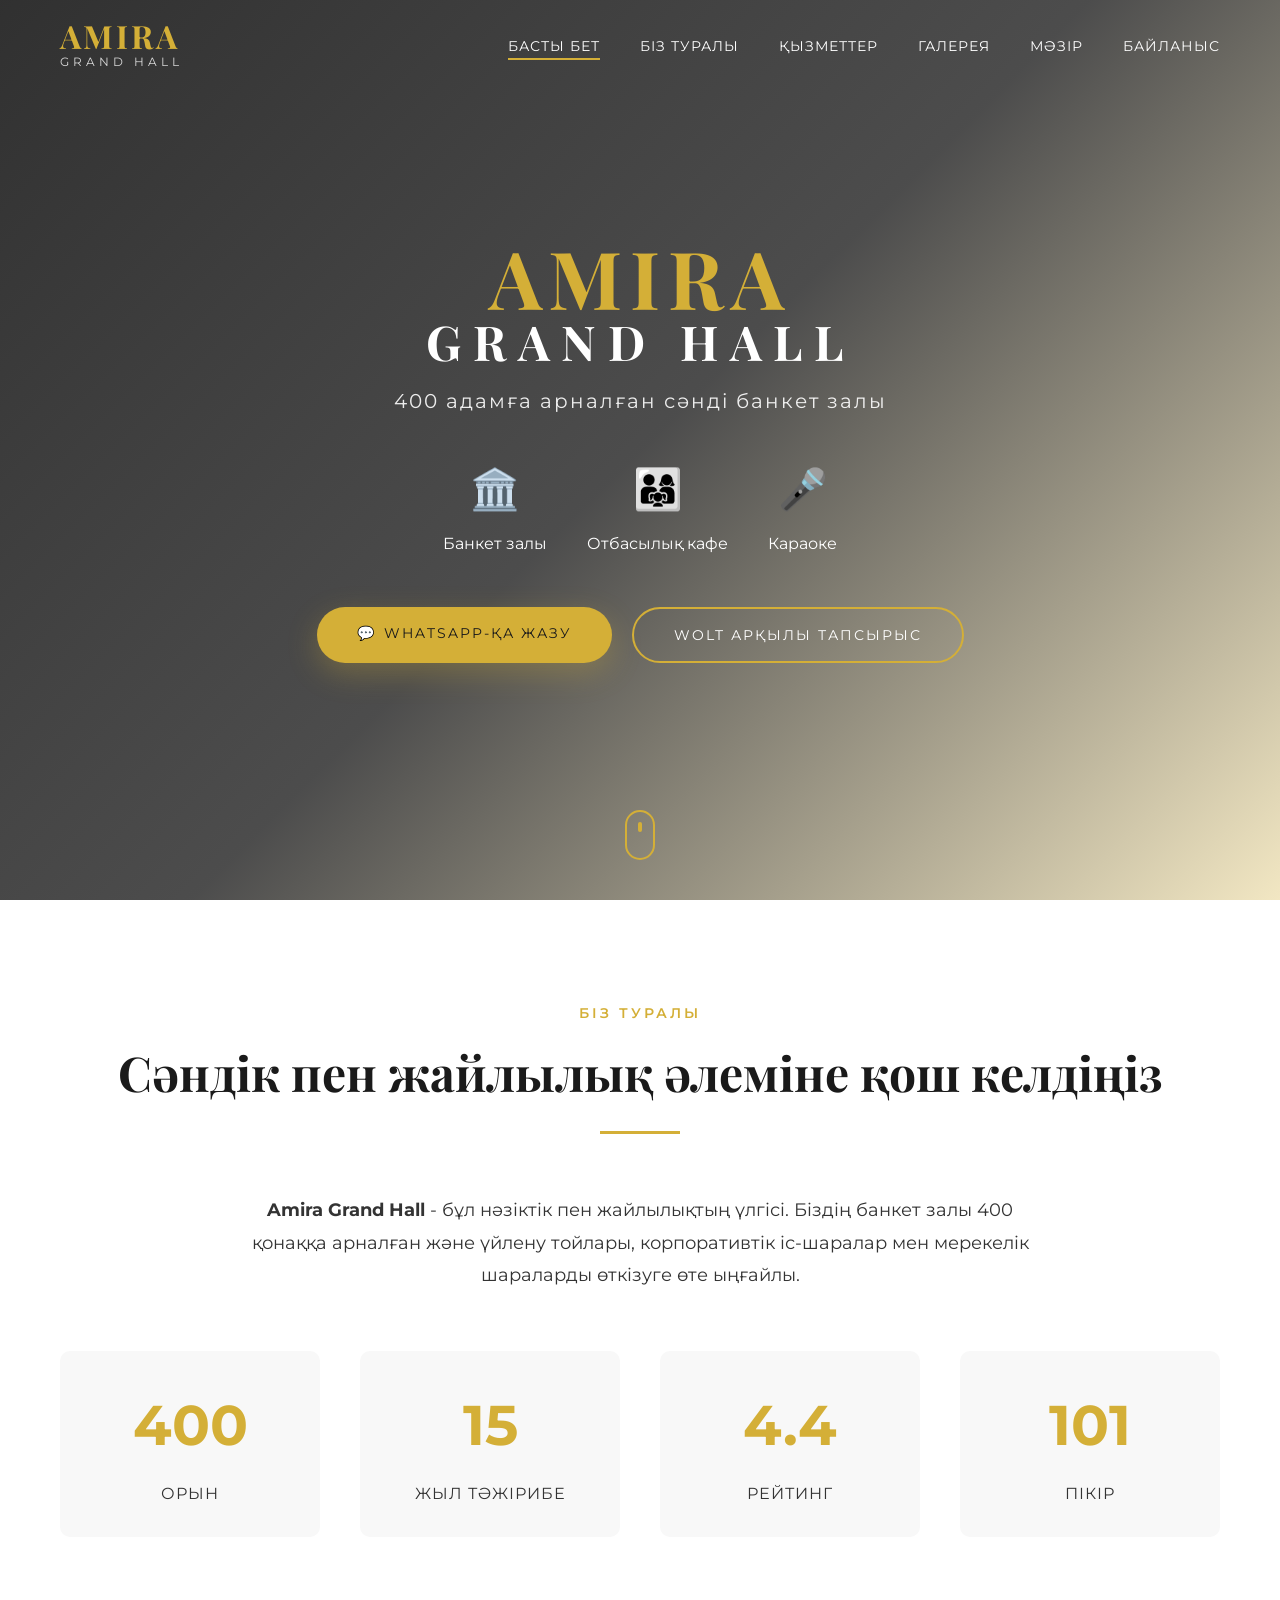
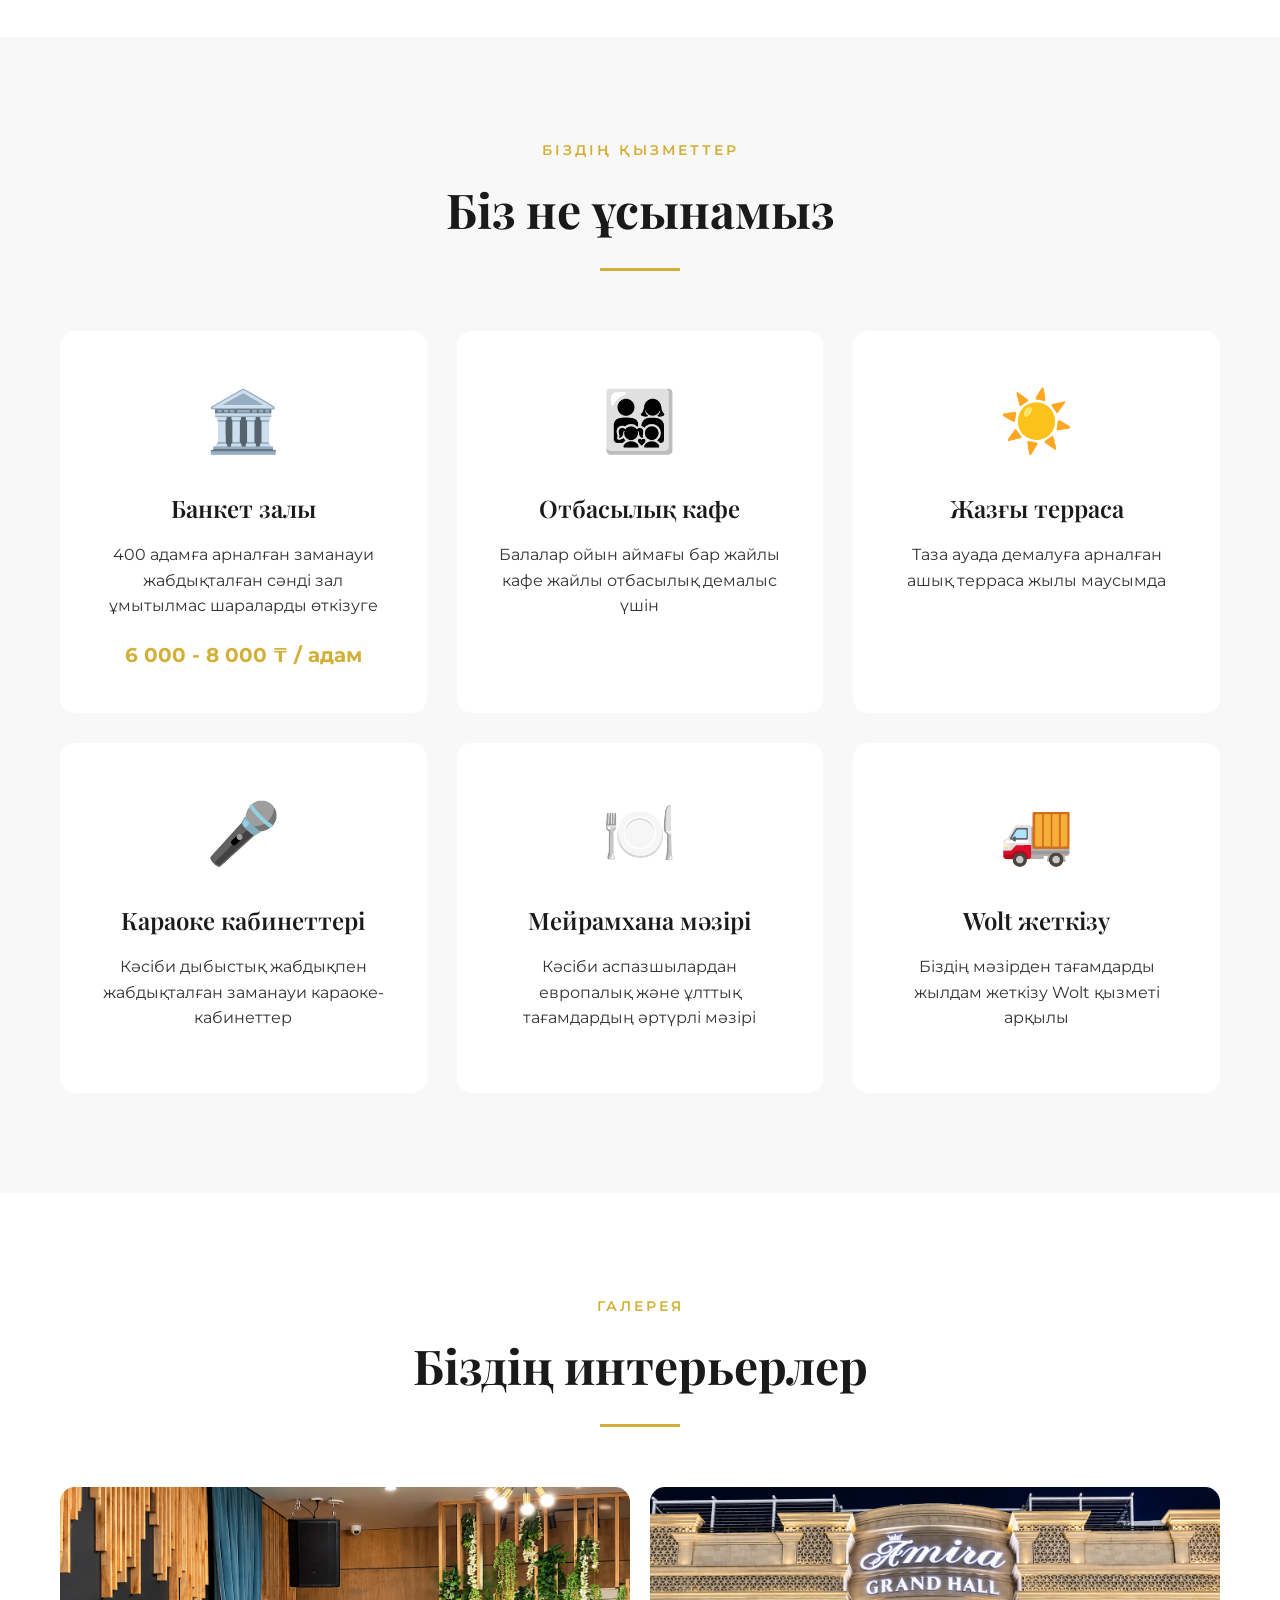
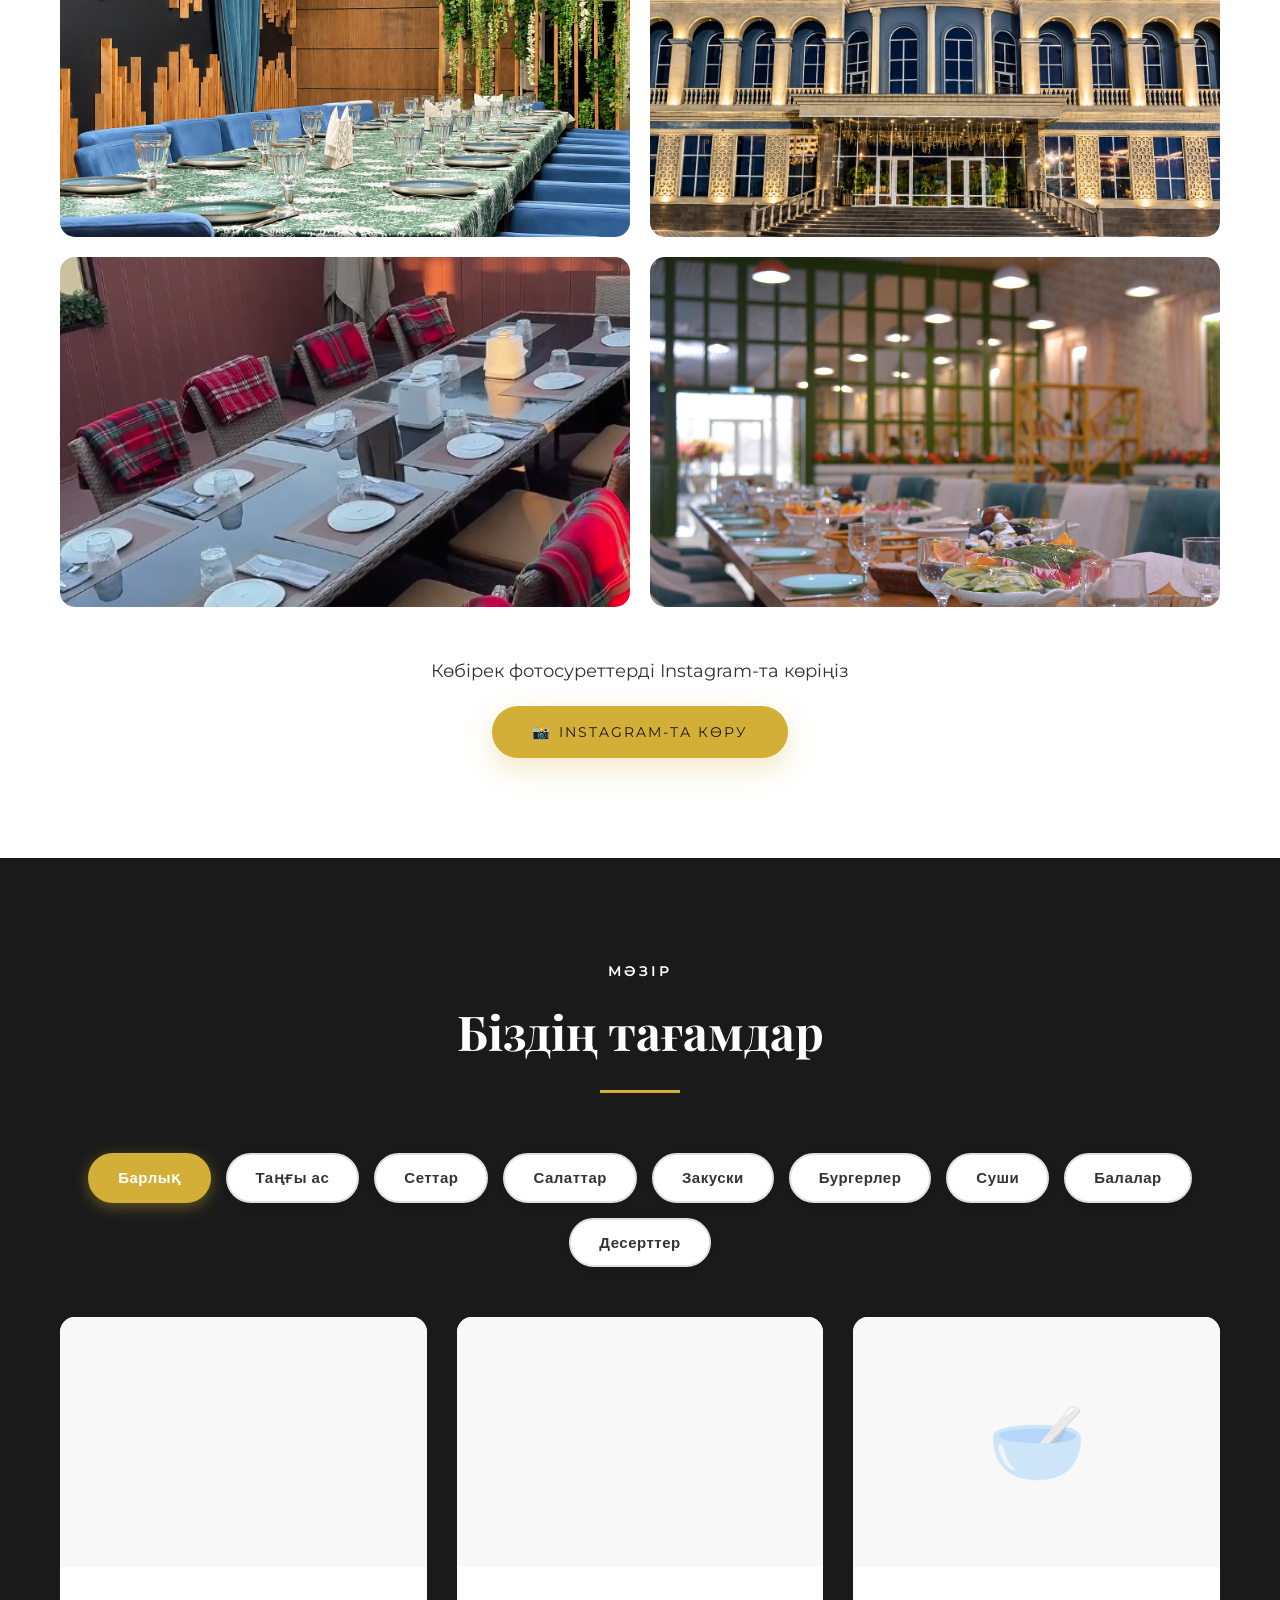
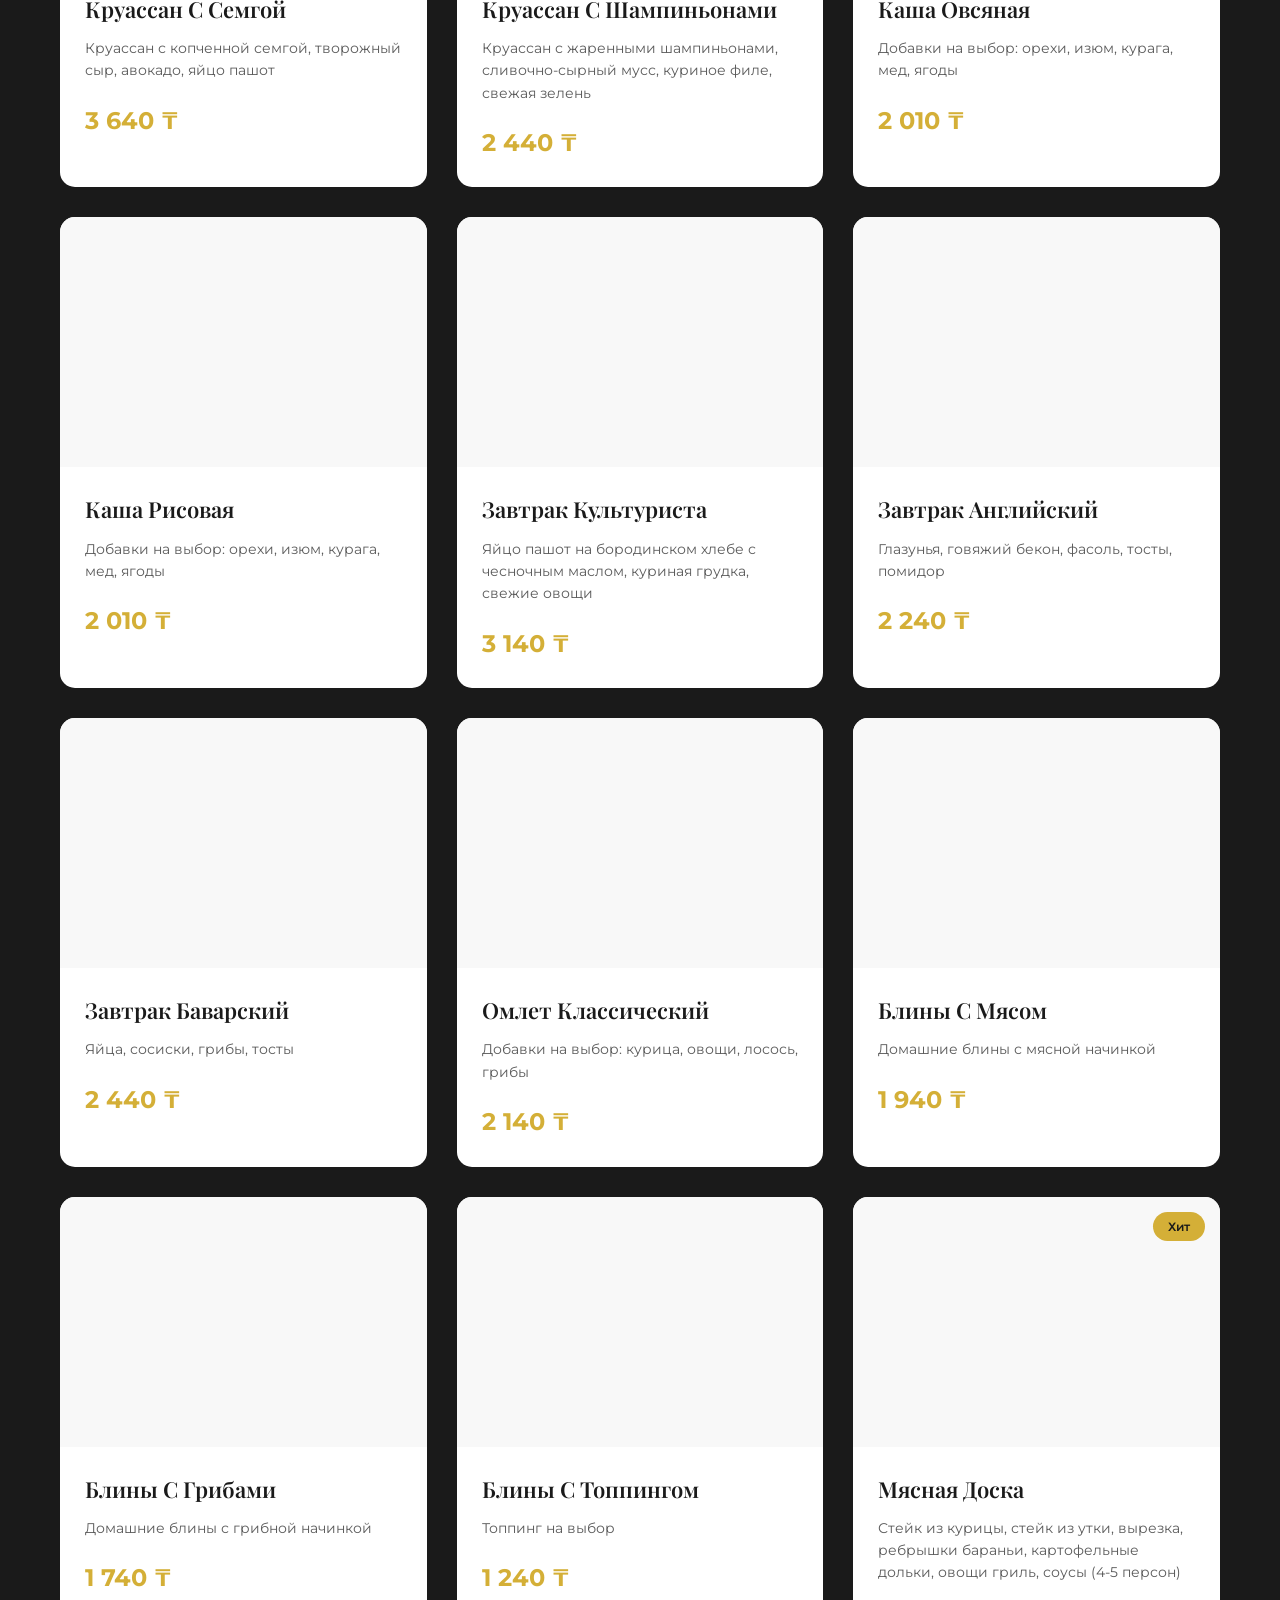
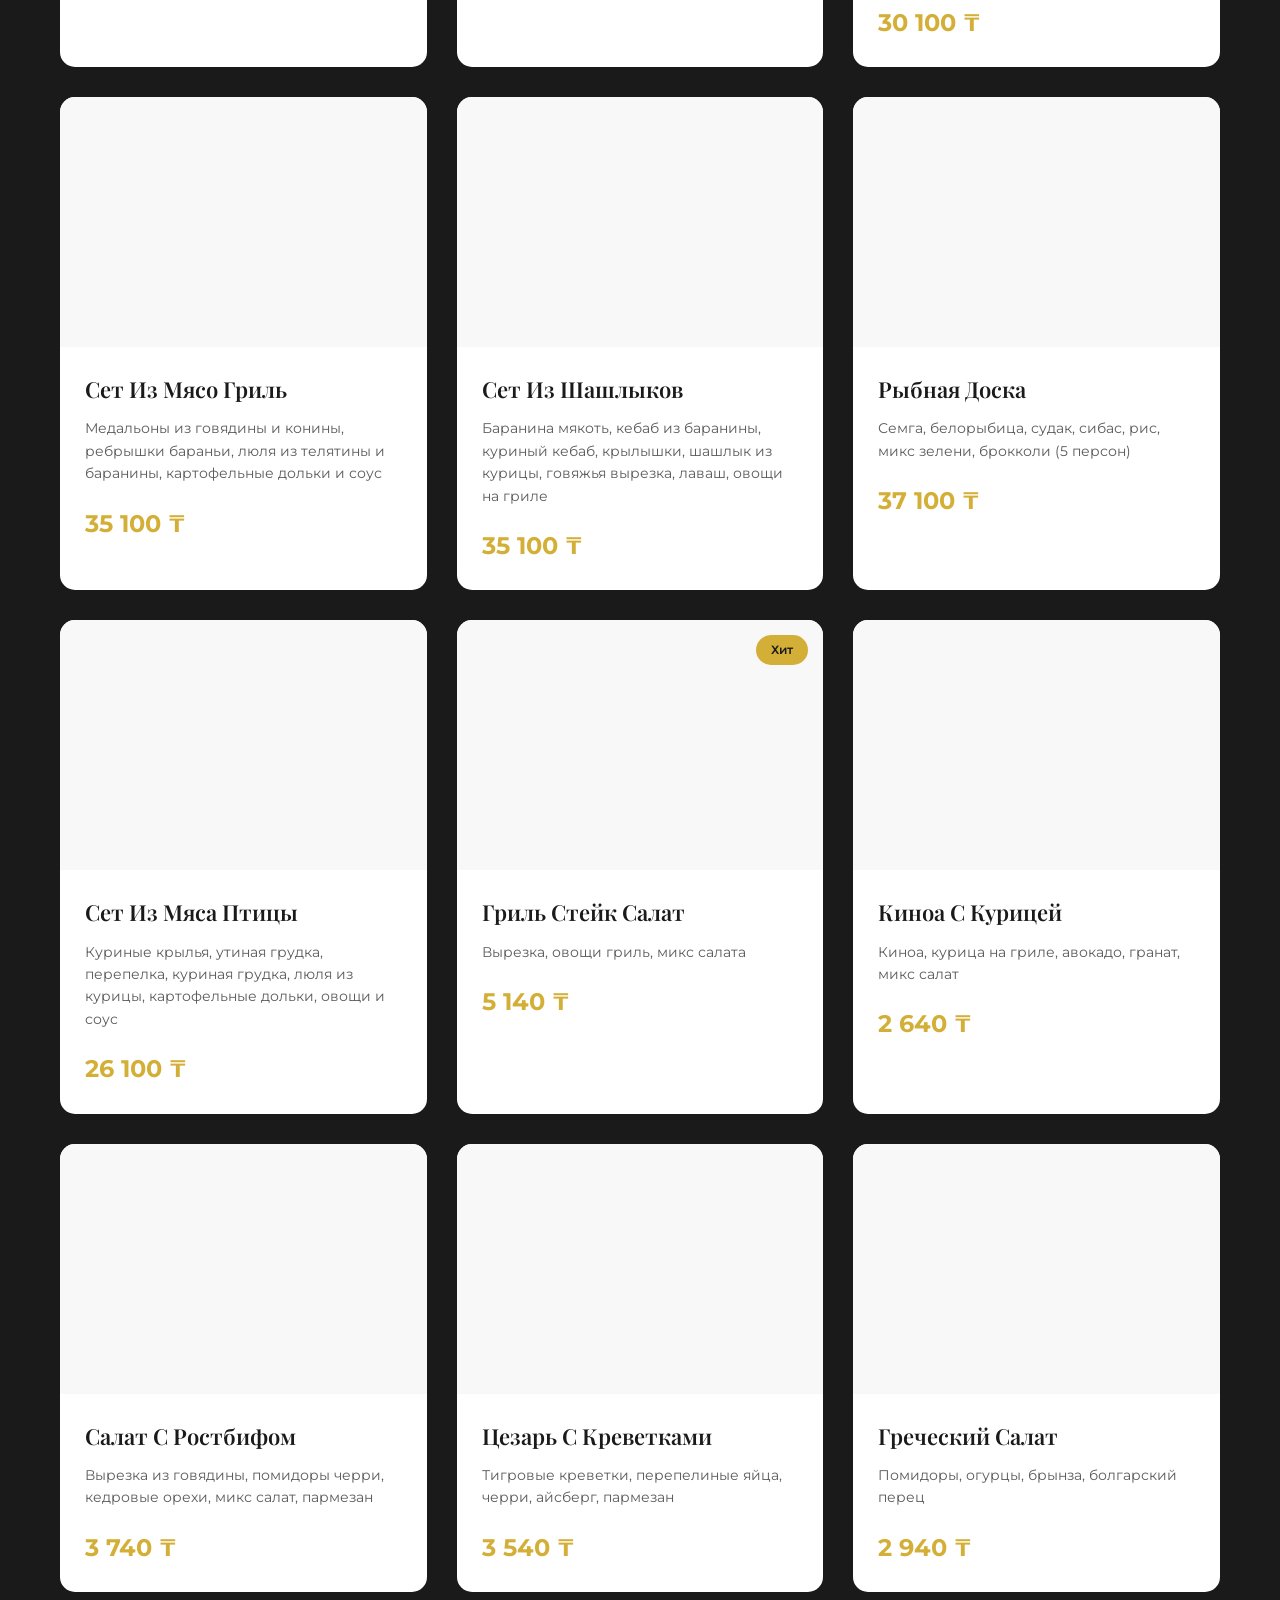
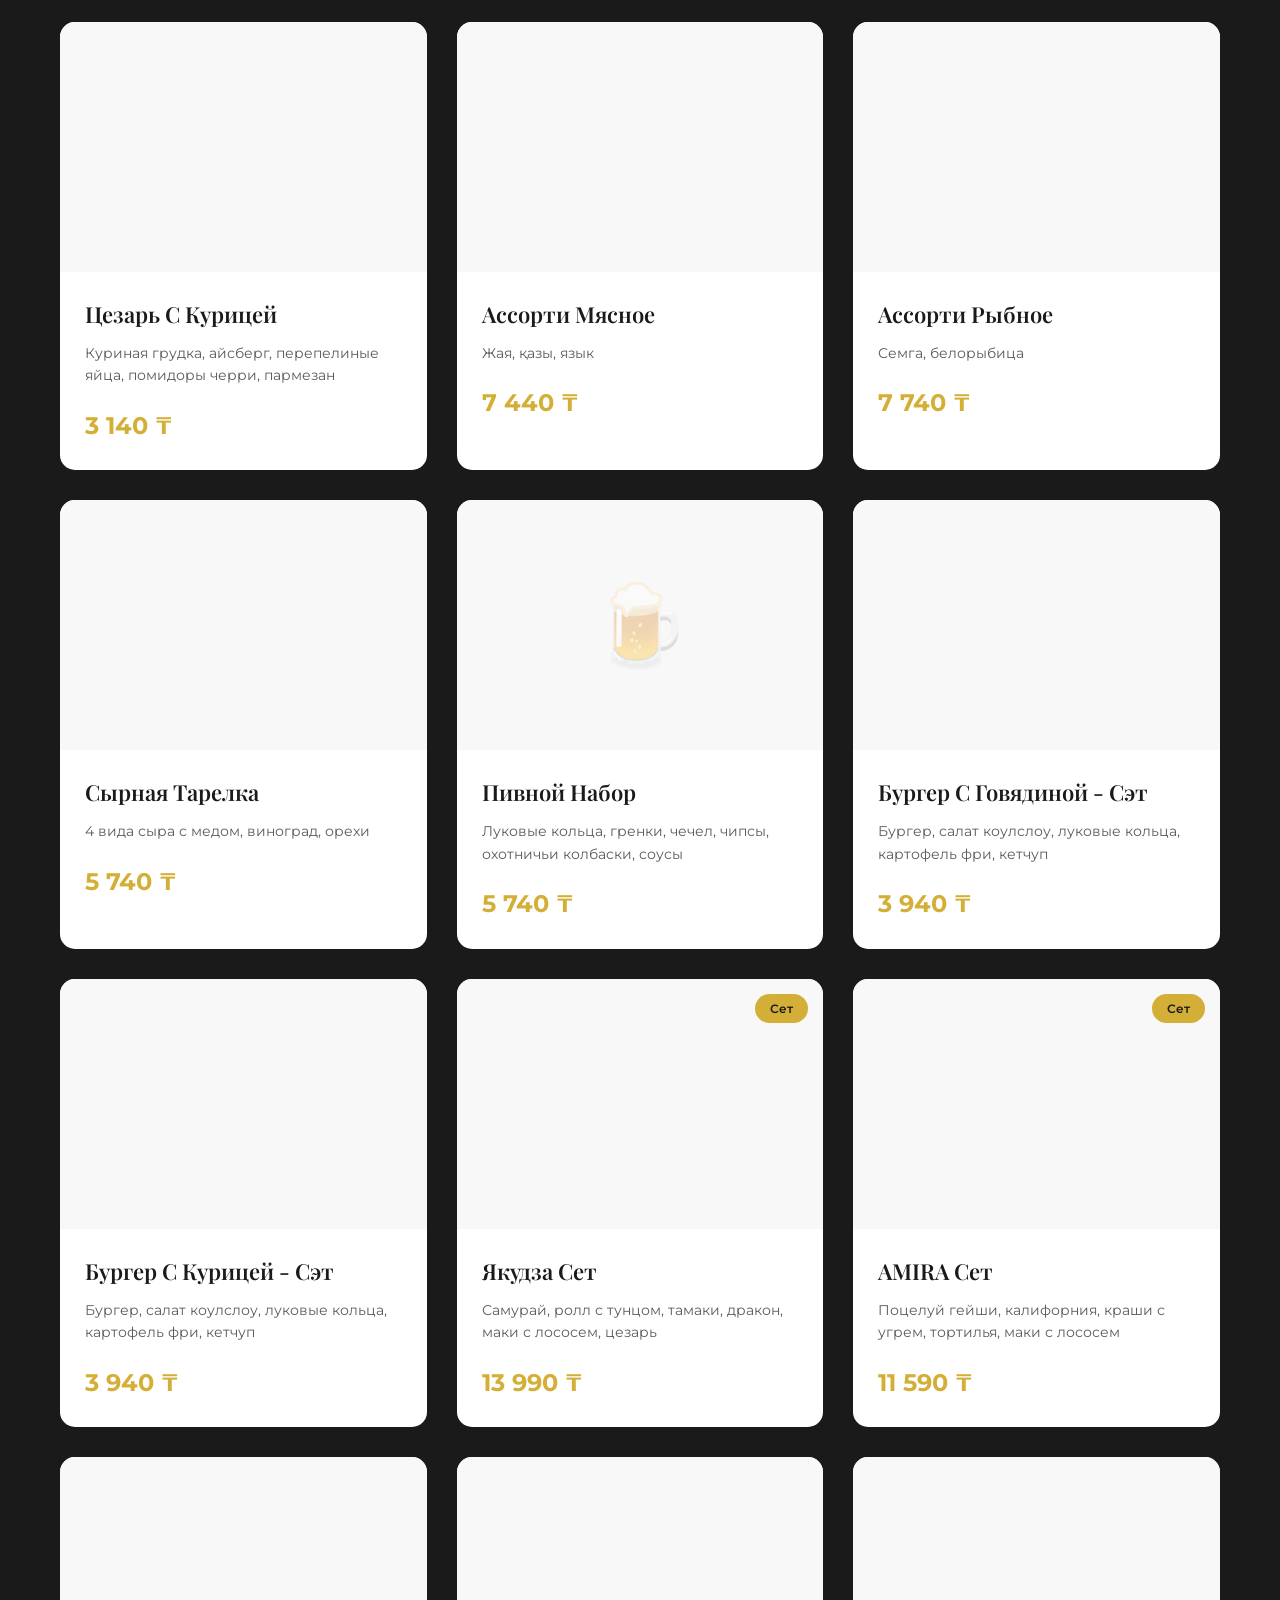
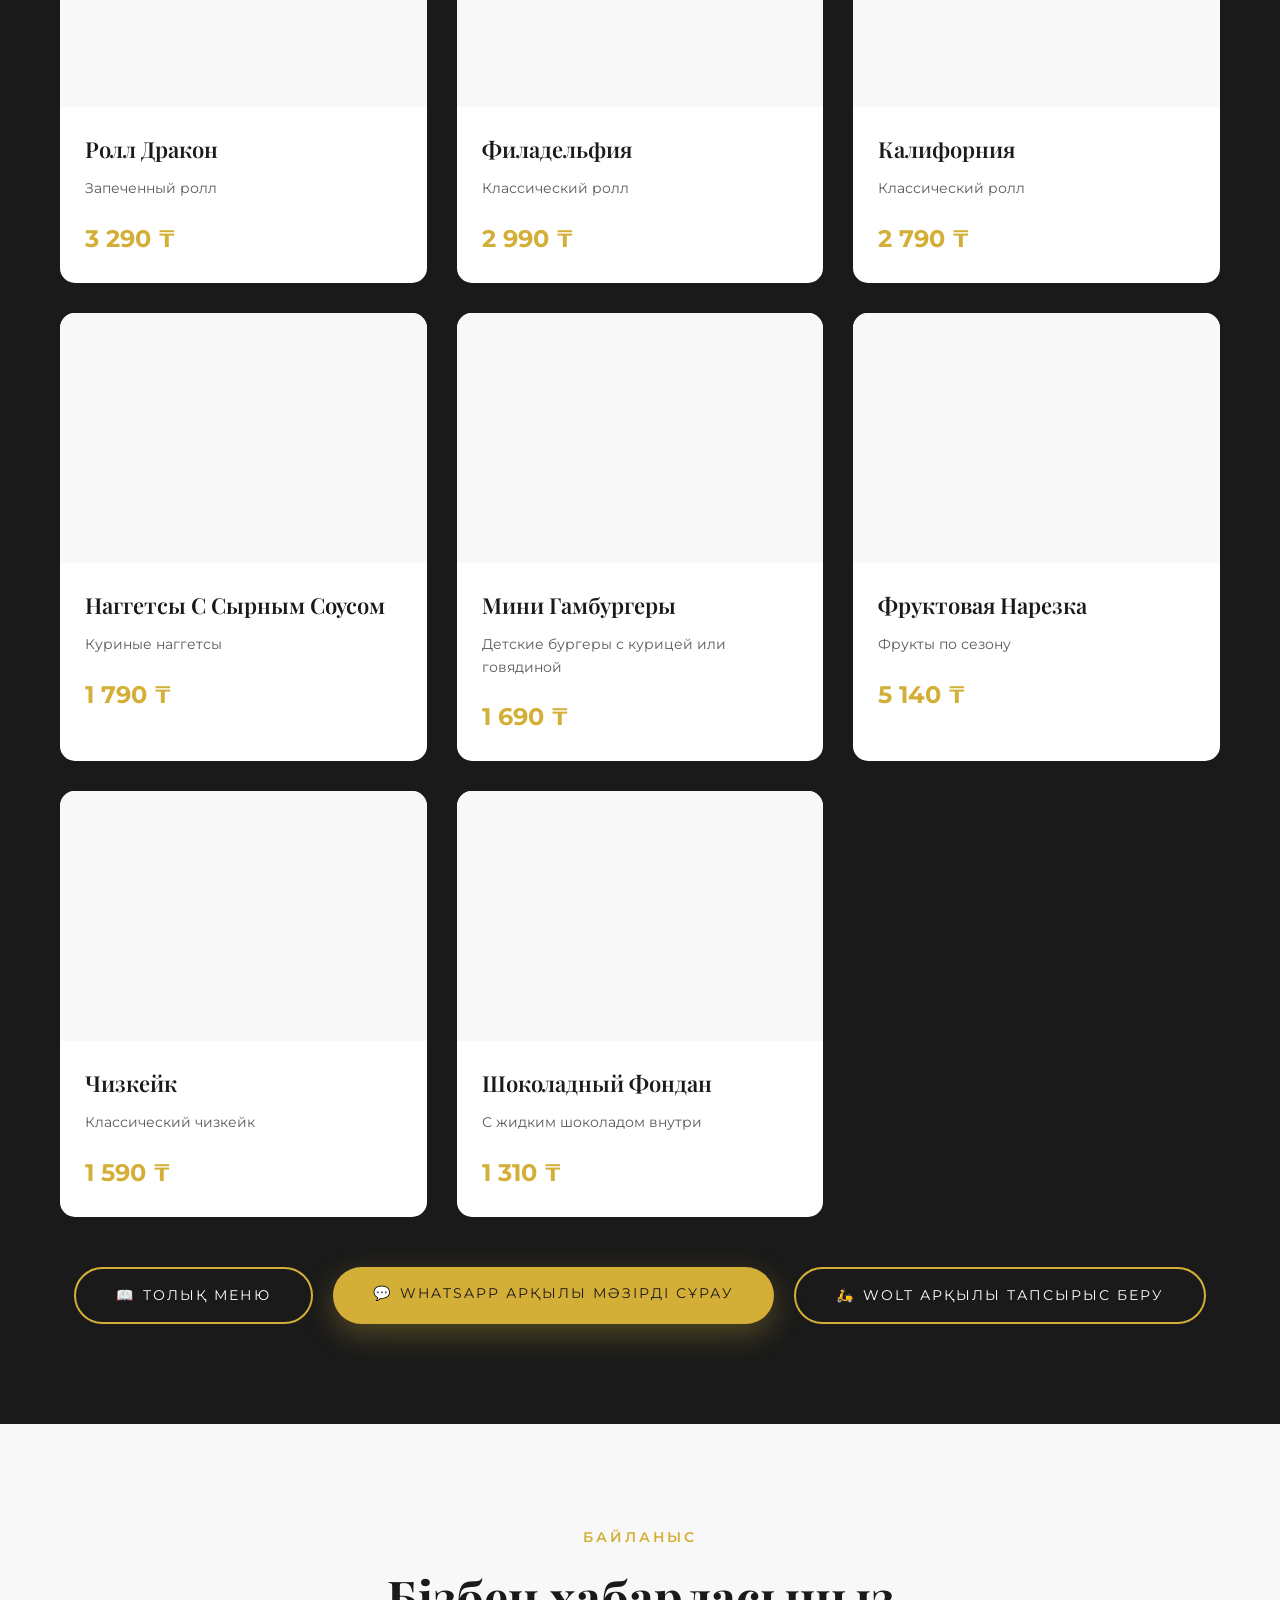
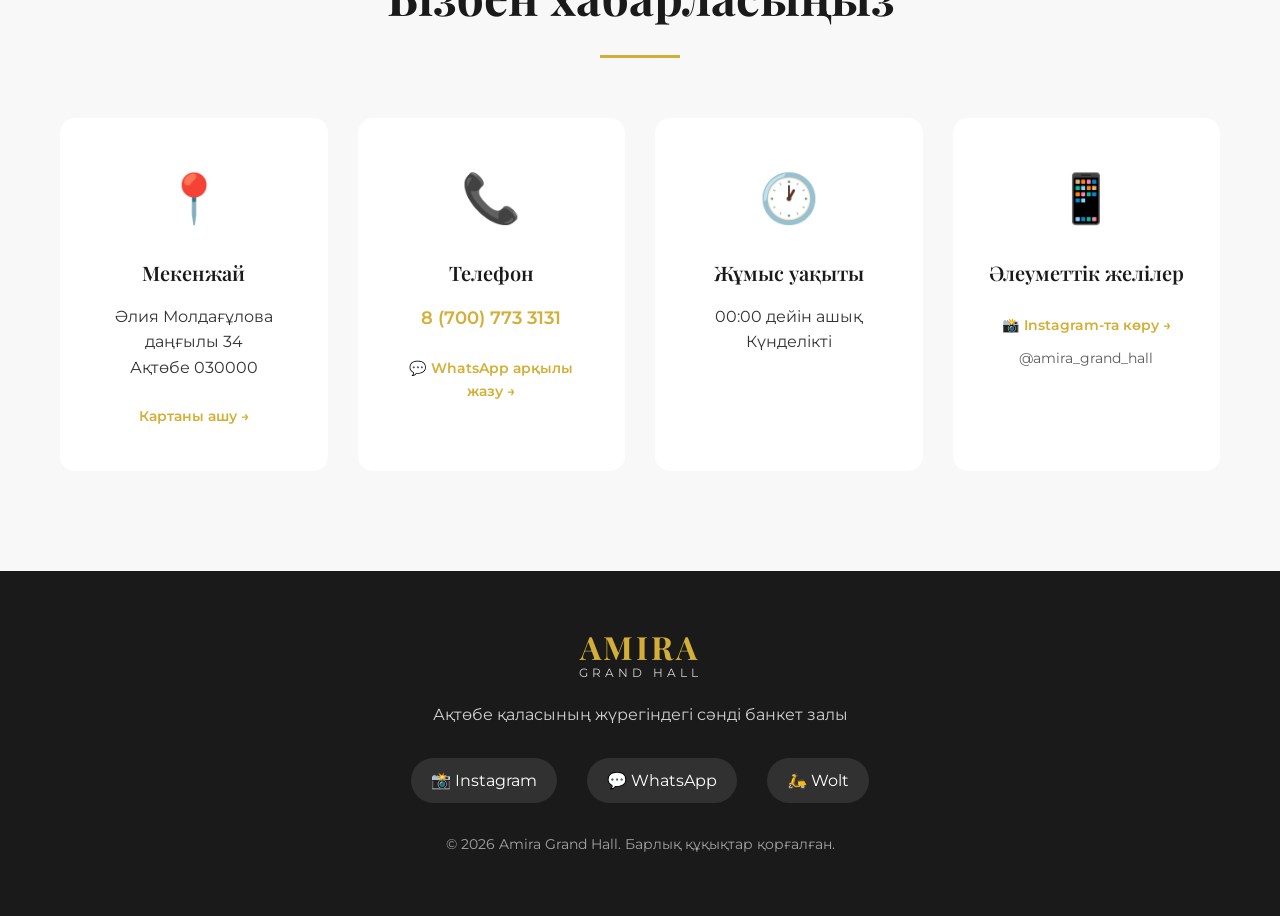
==== commit 2443c9d9: "Add files via upload" ====
--- a/index.html
+++ b/index.html
@@ -249,7 +249,17 @@
                 <div class="title-divider"></div>
             </div>
 
-          
+            <div class="menu-categories">
+                <button class="menu-tab active" data-category="all">Барлық</button>
+                <button class="menu-tab" data-category="breakfast">Таңғы ас</button>
+                <button class="menu-tab" data-category="sets">Сеттар</button>
+                <button class="menu-tab" data-category="salads">Салаттар</button>
+                <button class="menu-tab" data-category="appetizers">Закуски</button>
+                <button class="menu-tab" data-category="burgers">Бургерлер</button>
+                <button class="menu-tab" data-category="sushi">Суши</button>
+                <button class="menu-tab" data-category="kids">Балалар</button>
+                <button class="menu-tab" data-category="desserts">Десерттер</button>
+            </div>
 
             <!-- Menu Items Grid -->
             <div class="menu-grid">
@@ -727,6 +737,9 @@
             </div>
 
             <div class="menu-buttons">
+                <a href="menu-full.html" class="btn btn-secondary">
+                    <span style="margin-right: 8px;">📖</span>Толық меню
+                </a>
                 <a href="https://api.whatsapp.com/send/?phone=77007733131&text=Сәлеметсіз%20бе!%20Мәзірді%20білгім%20келеді&type=phone_number&app_absent=0" target="_blank" class="btn btn-primary">
                     <span style="margin-right: 8px;">💬</span>WhatsApp арқылы мәзірді сұрау
                 </a>
